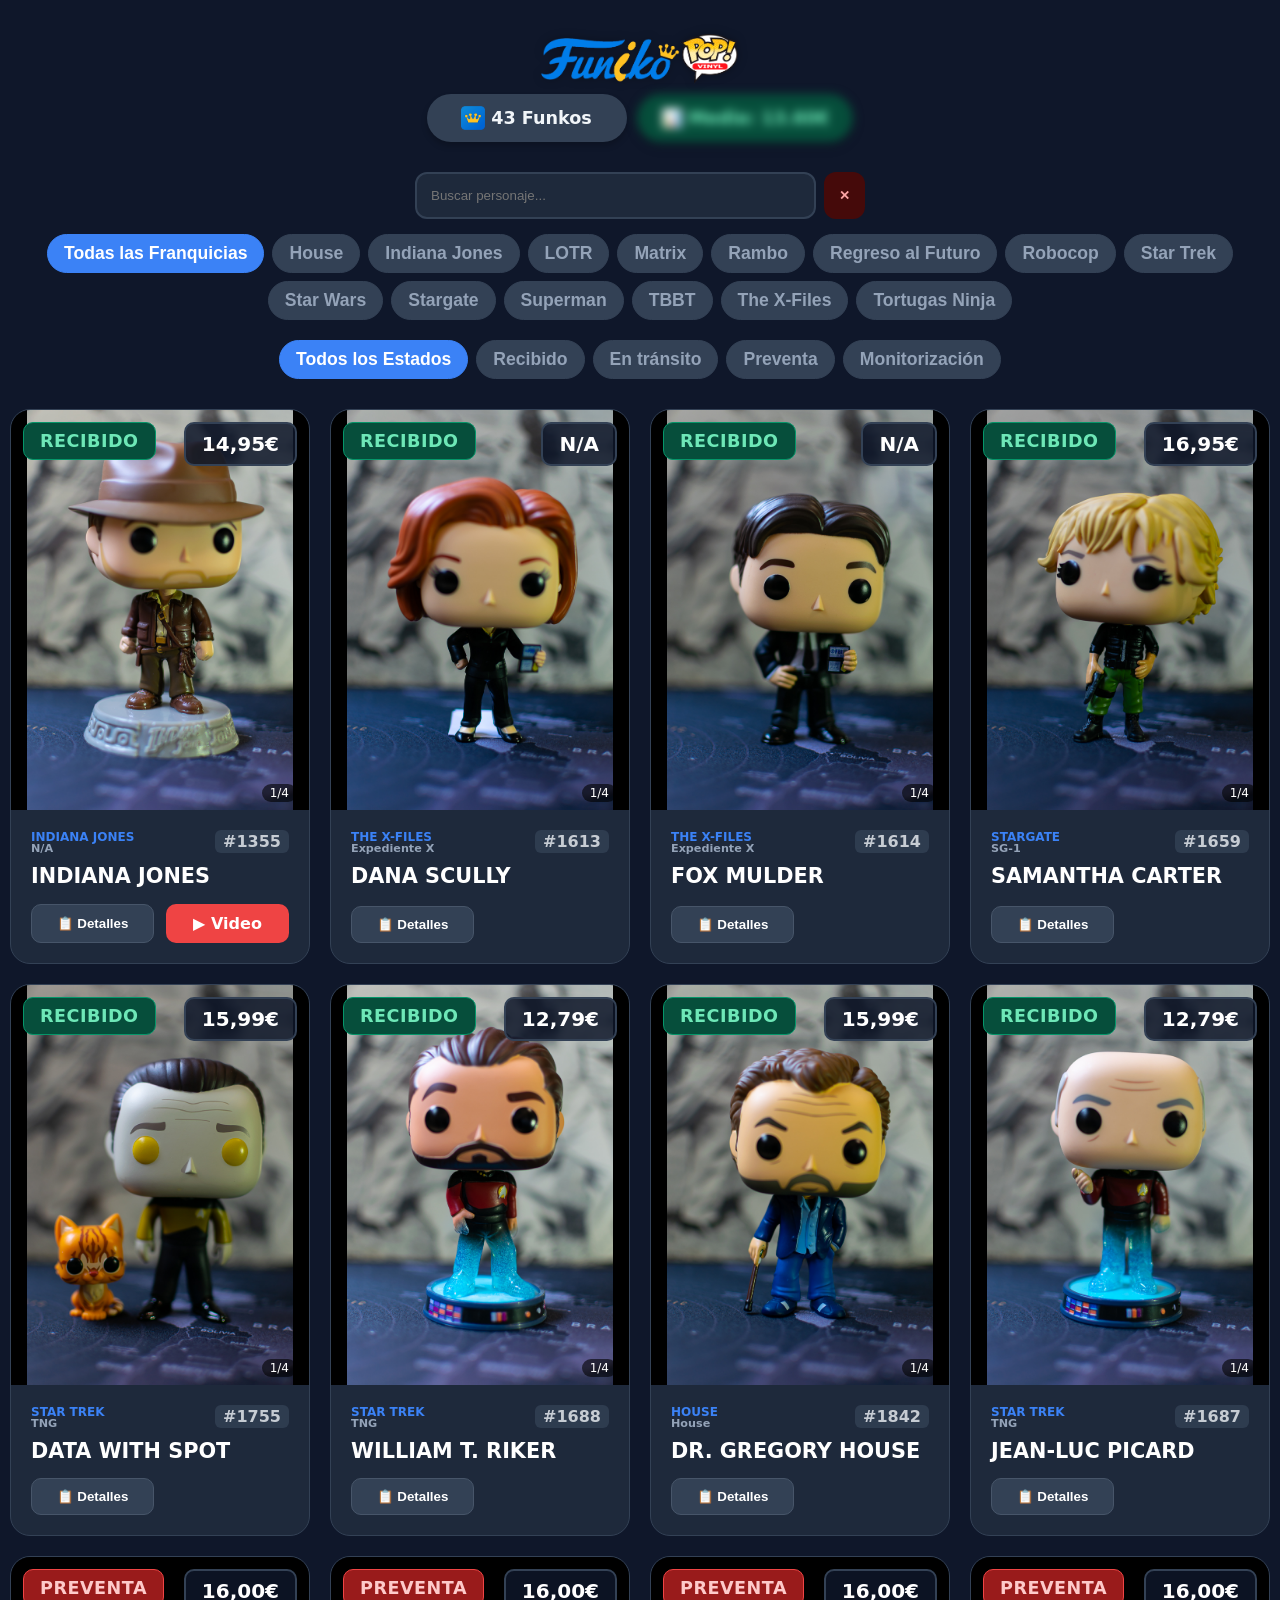
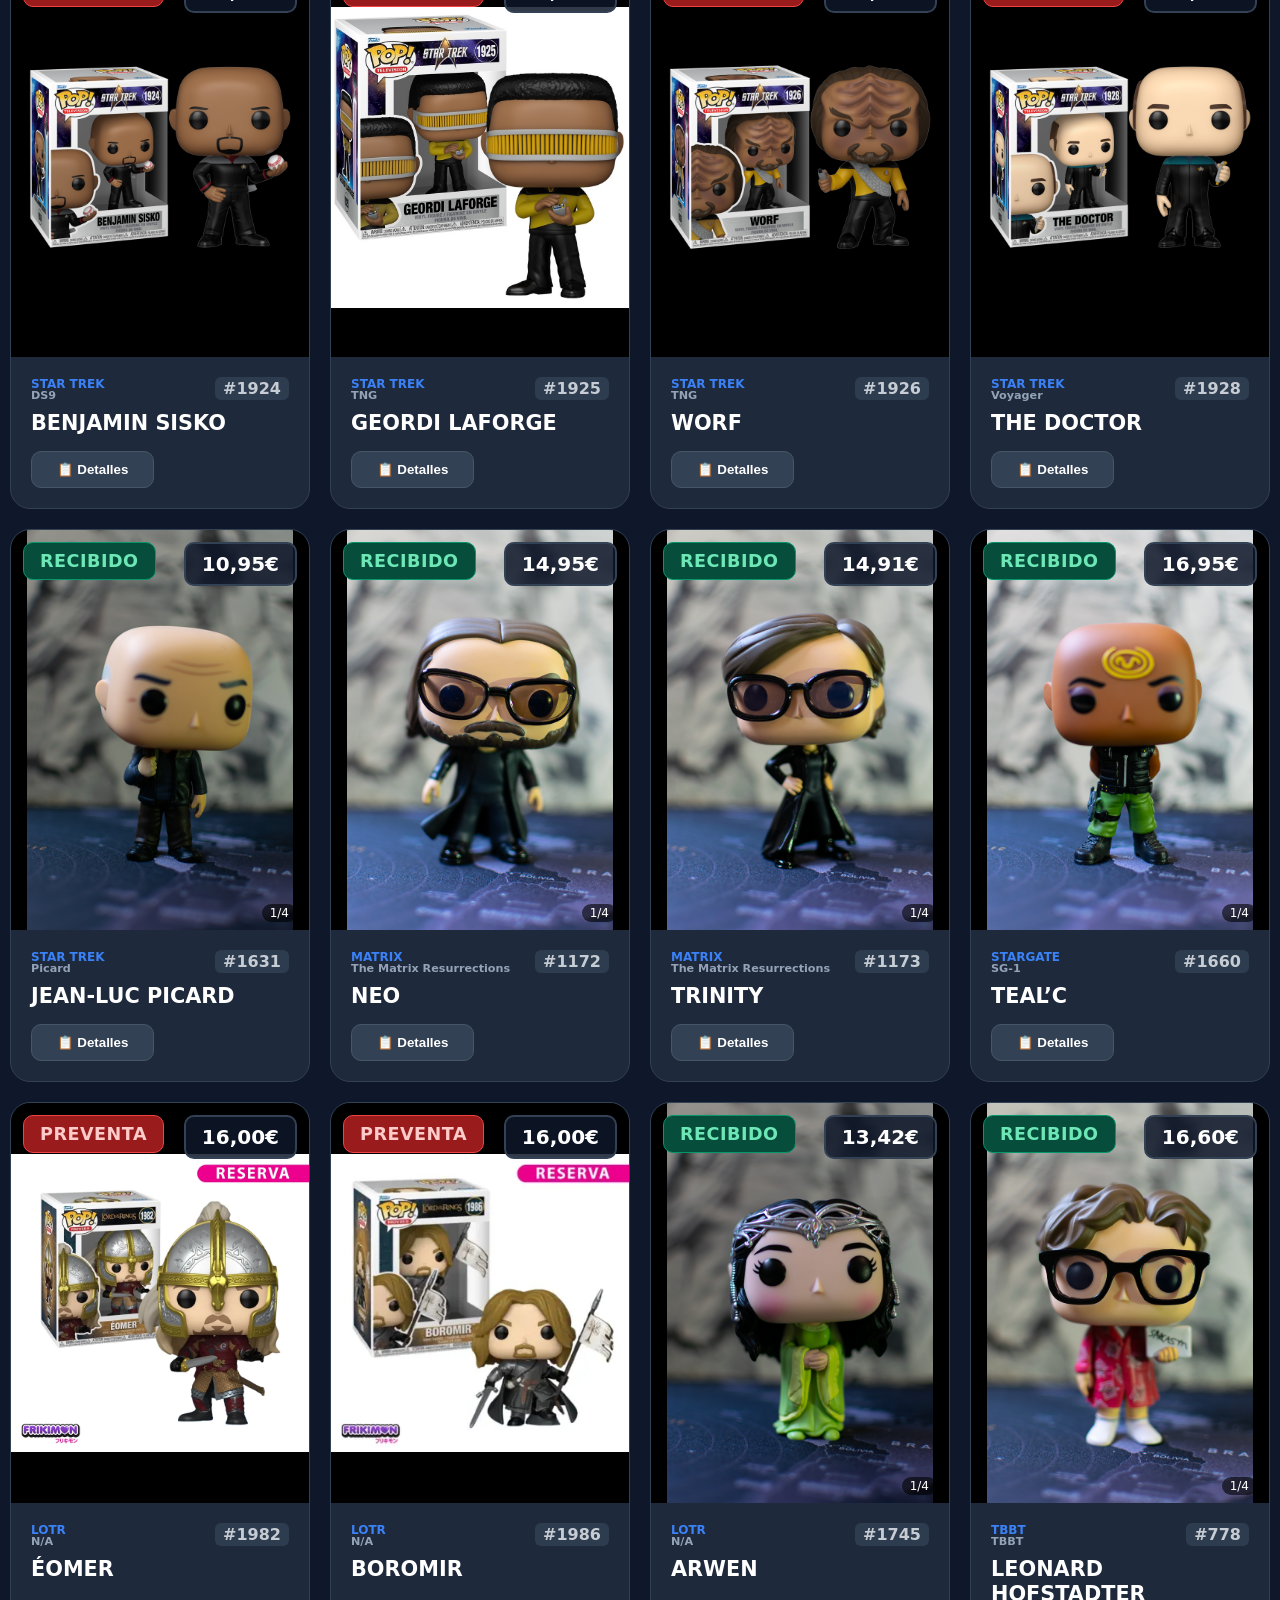
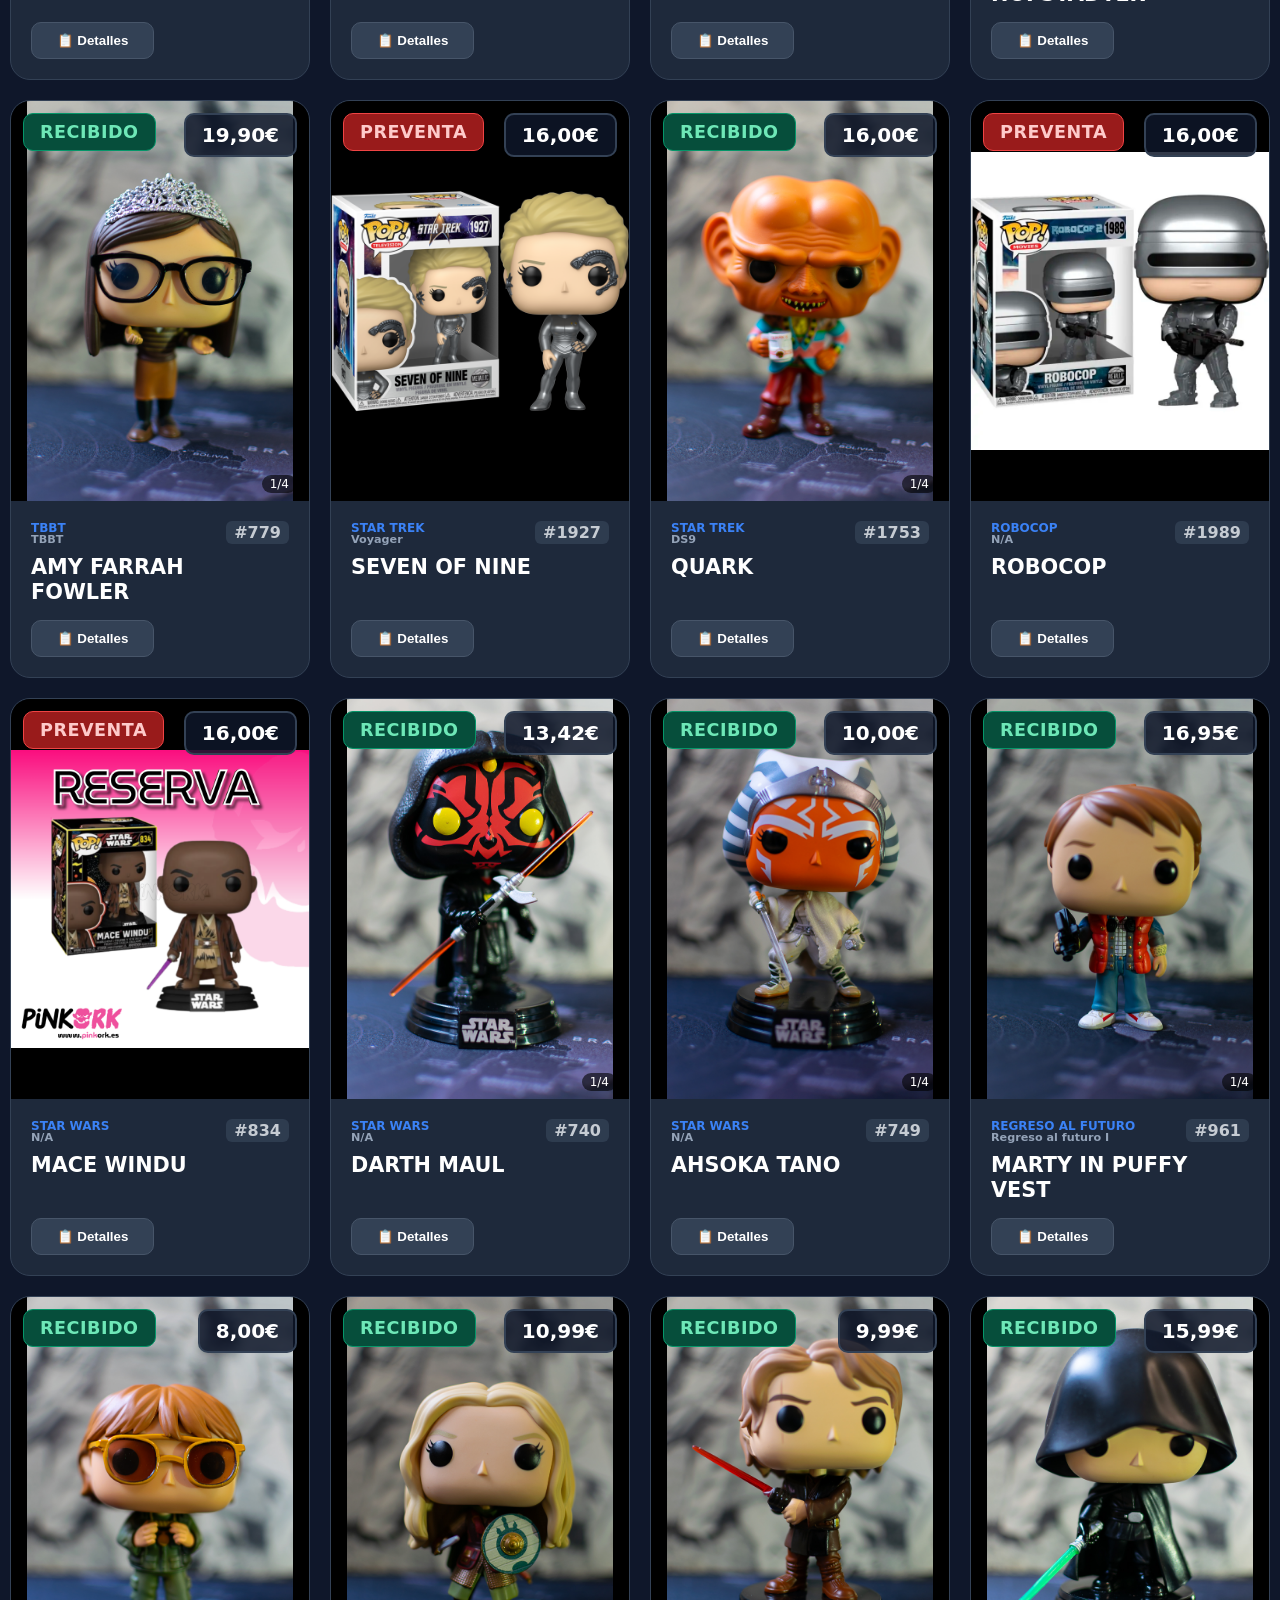
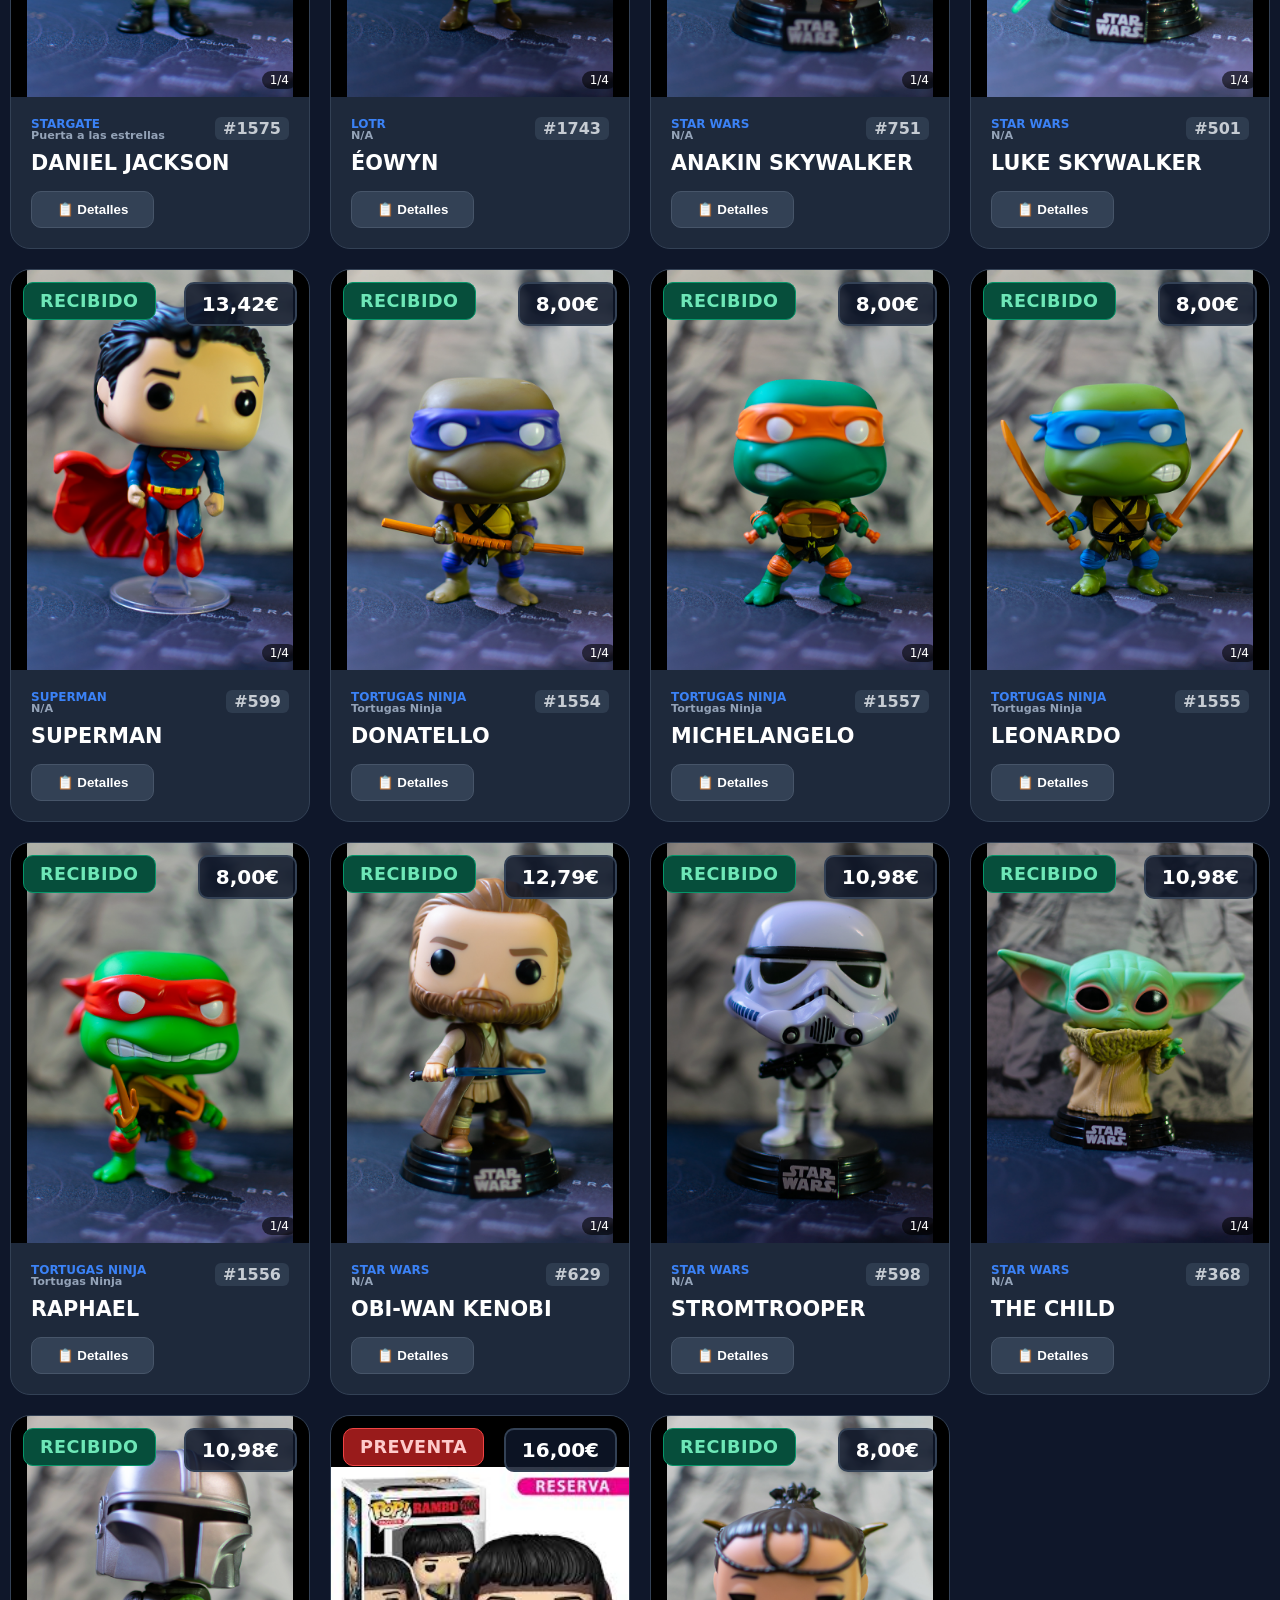
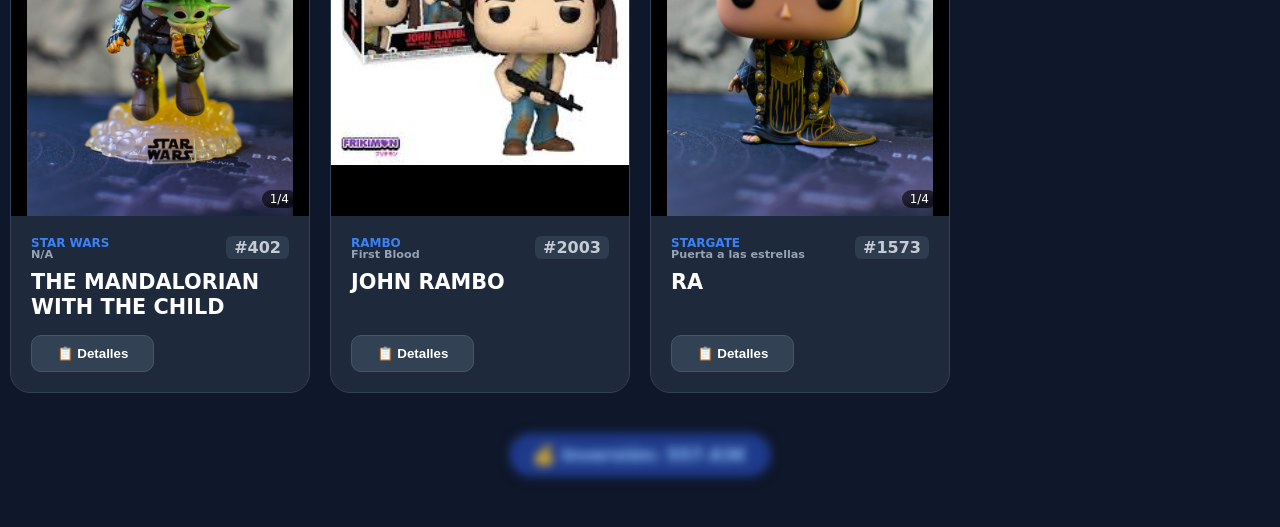
==== index.html @ f9e2a88f "Update index.html" ====
<!DOCTYPE html>
<html lang="es">
<head>
    <meta charset="UTF-8">
    <meta name="viewport" content="width=device-width, initial-scale=1.0">
    <title>Colección Funiko</title>
    <link rel="icon" type="image/png" href="imagenes/funkoIcon.png">
    <link rel="apple-touch-icon" href="imagenes/funkoIcon.png">
    <meta name="mobile-web-app-capable" content="yes">
    <meta name="apple-mobile-web-app-capable" content="yes">
    <meta name="theme-color" content="#1e293b">
    <link rel="manifest" href="manifest.json?v=2">
    <link rel="stylesheet" href="style.css">
</head>
<body>

<header>
    <h1>
        <img src="imagenes/funkoLogo.png" alt="Logo" class="header-logo"> 
    </h1>
    <div id="contador" class="stats-container"></div>
</header>

<div class="controls">
    <div class="search-wrapper">
        <input type="text" id="search-bar" placeholder="Buscar personaje..." oninput="filtrarTodo()">
        <button class="reset-btn" onclick="resetearFiltros()" title="Limpiar todo">✕</button>
    </div>
    <div class="filters" id="filter-container">
        <button id="btn-todos" class="filter-btn active" onclick="filterByCategory('todos', this)">Todas las Franquicias</button>
    </div>
    <div class="filters status-filters" id="status-filter-container">
        <button id="btn-status-todos" class="filter-btn active" onclick="filterByStatus('todos', this)">Todos los Estados</button>
        <button class="filter-btn status-btn-recibido" onclick="filterByStatus('Recibido', this)">Recibido</button>
        <button class="filter-btn status-btn-transito" onclick="filterByStatus('En tránsito', this)">En tránsito</button>
        <button class="filter-btn status-btn-preventa" onclick="filterByStatus('Preventa', this)">Preventa</button>
        <button class="filter-btn btn-monitorizacion" onclick="window.location.href='monitorizacion.html'">Monitorización</button>
    </div>
</div>


<div class="grid" id="collection-grid"></div>

<footer class="footer-stats">
    <div id="footer-inversion"></div>
</footer>

<!-- Modal para Detalles -->
<div id="infoModal" class="modal">
    <div class="modal-content">
        <button class="close-modal" onclick="cerrarModal()">&times;</button>
        <div id="modal-body"></div>
    </div>
</div>

<!-- Modal para Imagen Ampliada con Navegación -->
<div id="lightbox" class="lightbox">
    <span class="close-lightbox" onclick="cerrarLightbox()">&times;</span>
    <button class="nav-btn-light prev" onclick="event.stopPropagation(); cambiarFotoLightbox(-1)">❮</button>
    <img id="img-ampliada" src="" alt="Zoom">
    <button class="nav-btn-light next" onclick="event.stopPropagation(); cambiarFotoLightbox(1)">❯</button>
</div>

<!-- Importamos la lógica al final para que el HTML cargue primero -->
<script src="script.js"></script>
---- style.css ----
:root {
    --bg: #0f172a;
    --card: #1e293b;
    --primary: #3b82f6;
    --text: #f1f5f9;
    --muted: #94a3b8;
    --accent: #ef4444;
    --border: #334155;
    --pill-bg: #334155;
    --success-bg: #064e3b;
    --success-text: #6ee7b7;
    --info-bg: #1e3a8a;
    --info-text: #93c5fd;
}

* { box-sizing: border-box; }
html, body { 
    overflow-x: hidden; 
    width: 100%; 
    position: relative; 
    margin: 0; 
    padding: 0;
    -webkit-overflow-scrolling: touch;
}
body { 
    font-family: 'Segoe UI', system-ui, sans-serif; 
    background-color: var(--bg); 
    color: var(--text); 
    padding: 10px; 
}

header { text-align: center; margin-bottom: 20px; }
h1 { font-size: 2rem; margin-bottom: 10px; }

.stats-container { display: flex; justify-content: center; gap: 10px; margin-bottom: 30px; flex-wrap: wrap; }
.footer-stats { display: flex; justify-content: center; margin-top: 40px; margin-bottom: 40px; }
.stat-pill { padding: 12px 24px; border-radius: 25px; font-size: 1.1rem; font-weight: 700; box-shadow: 0 4px 6px rgba(0,0,0,0.2); display: flex; align-items: center; justify-content: center; min-width: 200px; gap: 6px; }
.stat-icon { height: 24px; width: auto; object-fit: contain; vertical-align: middle; }

.blur-stat {
    filter: blur(5px);
    transition: filter 0.3s ease;
    cursor: pointer;
    user-select: none;
}
.blur-stat.revealed {
    filter: blur(0);
}
.pill-count { background: var(--pill-bg); color: var(--text); }
.pill-price { background: var(--success-bg); color: var(--success-text); }
.pill-total { background: var(--info-bg); color: var(--info-text); }

.controls { width: 100%; max-width: 1200px; margin: 0 auto 30px; display: flex; flex-direction: column; gap: 15px; align-items: center; padding: 0 5px; }
.search-wrapper { display: flex; gap: 8px; width: 100%; max-width: 450px; align-items: stretch; }
#search-bar { flex: 1; min-width: 0; padding: 14px; background: var(--card); border: 2px solid var(--border); border-radius: 12px; color: white; outline: none; }
.reset-btn { padding: 0 15px; background: #450a0a; color: #fca5a5; border: none; border-radius: 12px; cursor: pointer; font-weight: bold; }

.filters { display: flex; gap: 8px; flex-wrap: wrap; justify-content: center; }
.status-filters { margin-top: 5px; }
.filter-btn { padding: 8px 16px; border: 1px solid var(--border); border-radius: 20px; background: var(--pill-bg); color: var(--muted); cursor: pointer; font-weight: 600; transition: 0.2s; font-size: 1.1rem; }
.filter-btn.active { background: var(--primary); color: white; border-color: var(--primary); }

/* Estilos específicos para botones de estado cuando están activos */
.status-btn-recibido.active { background: #064e3b; color: #6ee7b7; border-color: #059669; }
.status-btn-transito.active { background: #854d0e; color: #fef08a; border-color: #eab308; }
.status-btn-preventa.active { background: #991b1b; color: #fecaca; border-color: #ef4444; }

.grid { display: grid; grid-template-columns: repeat(auto-fill, minmax(280px, 1fr)); gap: 20px; width: 100%; max-width: 1400px; margin: 0 auto; }
.card { background: var(--card); border-radius: 20px; overflow: hidden; border: 1px solid var(--border); display: flex; flex-direction: column; animation: fadeInUp 0.4s ease backwards; position: relative; }
.card-img-container { position: relative; height: 400px; background: #000; cursor: zoom-in; }
.card img { width: 100%; height: 100%; object-fit: contain; transition: opacity 0.3s ease, transform 0.3s ease; }
.img-changing { opacity: 0.5; transform: scale(0.95); }

.price-badge { position: absolute; top: 12px; right: 12px; background: rgba(15,23,42,0.85); padding: 8px 16px; border-radius: 10px; font-size: 1.25rem; font-weight: 800; border: 2px solid var(--border); z-index: 10; color: white; }
.status-badge { position: absolute; top: 12px; left: 12px; padding: 8px 16px; border-radius: 10px; font-size: 1.1rem; font-weight: 800; text-transform: uppercase; z-index: 10; letter-spacing: 0.5px; }

/* NUEVOS COLORES DE ESTADO INTENSOS */
.estado-recibido { background: #064e3b; color: #6ee7b7; border: 1px solid #059669; }
.estado-transito { background: #854d0e; color: #fef08a; border: 1px solid #eab308; } /* Amarillo más puro */
.estado-preventa { background: #991b1b; color: #fecaca; border: 1px solid #ef4444; } /* Rojo más vibrante */
.estado-default { background: #334155; color: #cbd5e1; border: 1px solid #475569; }

.card-content { padding: 20px; flex-grow: 1; display: flex; flex-direction: column; }
.category-tag { color: var(--primary); font-size: 0.75rem; font-weight: 800; text-transform: uppercase; }
.tvshow-tag { color: var(--muted); font-size: 0.7rem; font-weight: 600; margin-top: -2px; }
.nro-funko-tag { background: var(--border); color: var(--text); font-size: 1rem; font-weight: 800; padding: 2px 8px; border-radius: 6px; opacity: 0.8; }

h3 { margin: 5px 0 15px; font-size: 1.3rem; color: white; line-height: 1.2; }

.btn-group { display: grid; grid-template-columns: 1fr 1fr; gap: 12px; margin-top: auto; }
.btn-detail { padding: 10px; background: #334155; border: 1px solid #475569; border-radius: 10px; color: white; font-weight: bold; cursor: pointer; }
.btn-video { padding: 10px; background: var(--accent); color: white; text-decoration: none; border-radius: 10px; font-weight: bold; text-align: center; }

.nav-overlay { position: absolute; top: 0; left: 0; width: 100%; height: 100%; display: flex; justify-content: space-between; align-items: center; pointer-events: none; opacity: 0; transition: 0.3s; }
.card-img-container:hover .nav-overlay { opacity: 1; }
.nav-btn { background: rgba(0,0,0,0.6); color: white; border: none; padding: 15px; cursor: pointer; pointer-events: auto; font-size: 1.2rem; }

.modal, .lightbox { 
    display: none; 
    position: fixed; 
    z-index: 1000; 
    left: 0; 
    top: 0; 
    width: 100%; 
    height: 100%; 
    background: rgba(0,0,0,0.85); 
    backdrop-filter: blur(4px); 
    align-items: center; 
    justify-content: center; 
    overflow: hidden;
}
.modal-content { 
    background: var(--card); 
    padding: 30px; 
    border-radius: 25px; 
    max-width: 550px; 
    width: 92%; 
    border: 1px solid var(--border); 
    position: relative; 
    max-height: 90vh; 
    overflow-y: auto; 
}
.close-modal, .close-lightbox { position: absolute; top: 15px; right: 20px; font-size: 2rem; cursor: pointer; border: none; background: none; color: var(--muted); z-index: 2100; }

.modal-info-grid { display: grid; grid-template-columns: 1fr 1fr; gap: 15px; border-top: 1px solid var(--border); padding-top: 20px; margin-top: 20px; }
.info-item { font-size: 0.85rem; color: var(--muted); }
.info-item b { color: white; display: block; font-size: 0.95rem; margin-top: 2px; }
.notes-box { margin-top: 20px; padding: 12px; background: var(--bg); border-radius: 10px; border-left: 4px solid var(--primary); font-size: 0.85rem; }

.lightbox { z-index: 2000; background: rgba(0,0,0,0.95); }
.lightbox img { max-width: 95%; max-height: 85vh; border-radius: 10px; position: relative; z-index: 2010; transition: opacity 0.3s ease, transform 0.3s ease; object-fit: contain; }
.lightbox img.img-changing { opacity: 0; transform: scale(0.9); }
.nav-btn-light { position: absolute; background: none; color: white; border: none; font-size: 3rem; cursor: pointer; padding: 20px; z-index: 2100; transition: 0.2s; }
.nav-btn-light:hover { color: var(--primary); transform: scale(1.1); }
.nav-btn-light.prev { left: 10px; }
.nav-btn-light.next { right: 10px; }

@keyframes fadeInUp { from { opacity: 0; transform: translateY(15px); } to { opacity: 1; transform: translateY(0); } }

h1 {
    display: flex;
    align-items: center;
    justify-content: center;
    gap: 15px; /* Espacio entre el logo y el texto */
    font-size: 2.2rem;
}

.header-logo {
    height: 50px; /* Ajusta la altura a tu gusto */
    width: auto;
    object-fit: contain;
    /* Opcional: si tu logo es muy brillante puedes añadirle un poco de sombra */
    filter: drop-shadow(0 0 5px rgba(0,0,0,0.3));
}

/* Ajuste para móviles */
@media (max-width: 600px) {
    body { padding: 5px; }
    h1 { font-size: 1.3rem; gap: 6px; width: 100%; justify-content: center; margin-top: 10px; }
    .header-logo { height: 28px; }
    
    .stats-container { flex-direction: column; align-items: center; gap: 12px; margin-bottom: 20px; width: 100%; padding: 0 10px; }
    .footer-stats { margin-top: 30px; margin-bottom: 30px; padding: 0 10px; }
    .stat-pill { padding: 10px 20px; font-size: 1rem; width: 100%; max-width: 300px; min-width: 0; }
    
    .controls { gap: 8px; margin-bottom: 15px; padding: 0 10px; width: 100%; }
    .search-wrapper { width: 90%; max-width: 350px; gap: 6px; }
    #search-bar { padding: 8px 12px; font-size: 0.8rem; border-radius: 8px; }
    .reset-btn { padding: 0 10px; border-radius: 8px; font-size: 0.8rem; flex-shrink: 0; }
    
    .filters { width: 100%; gap: 4px; }
    .filter-btn { padding: 5px 8px; font-size: 0.8rem; border-radius: 15px; }
    
    .grid { grid-template-columns: 1fr; gap: 20px; padding: 0 10px; width: 100%; }
    .card-img-container { height: auto; min-height: 350px; aspect-ratio: 3 / 4; background: #000; }
    .card img { height: 100%; width: 100%; object-fit: contain; display: block; }
    .card-content { padding: 15px; }
    h3 { font-size: 1.2rem; margin: 5px 0 12px; white-space: normal; overflow: visible; text-overflow: clip; }
    
    .category-tag { font-size: 0.65rem; }
    .tvshow-tag { font-size: 0.6rem; }
    .nro-funko-tag { font-size: 0.65rem; padding: 1px 4px; }

    .price-badge { top: 6px; right: 6px; padding: 4px 10px; font-size: 0.95rem; border-radius: 8px; }
    .status-badge { top: 6px; left: 6px; padding: 4px 10px; font-size: 0.85rem; border-radius: 8px; }
    
    .btn-group { gap: 4px; }
    .btn-detail, .btn-video { padding: 5px 2px; font-size: 0.65rem; border-radius: 6px; }
    
    /* Lightbox en móvil */
    .lightbox { padding: 0; }
    .lightbox img { max-width: 100%; max-height: 100vh; width: auto; height: auto; border-radius: 0; }
    .nav-btn-light { font-size: 1.5rem; padding: 12px; background: rgba(0,0,0,0.4); }
    .nav-btn-light.prev { left: 0; }
    .nav-btn-light.next { right: 0; }
    .close-lightbox { top: 10px; right: 10px; font-size: 1.5rem; background: rgba(0,0,0,0.4); border-radius: 50%; width: 35px; height: 35px; display: flex; align-items: center; justify-content: center; }
}
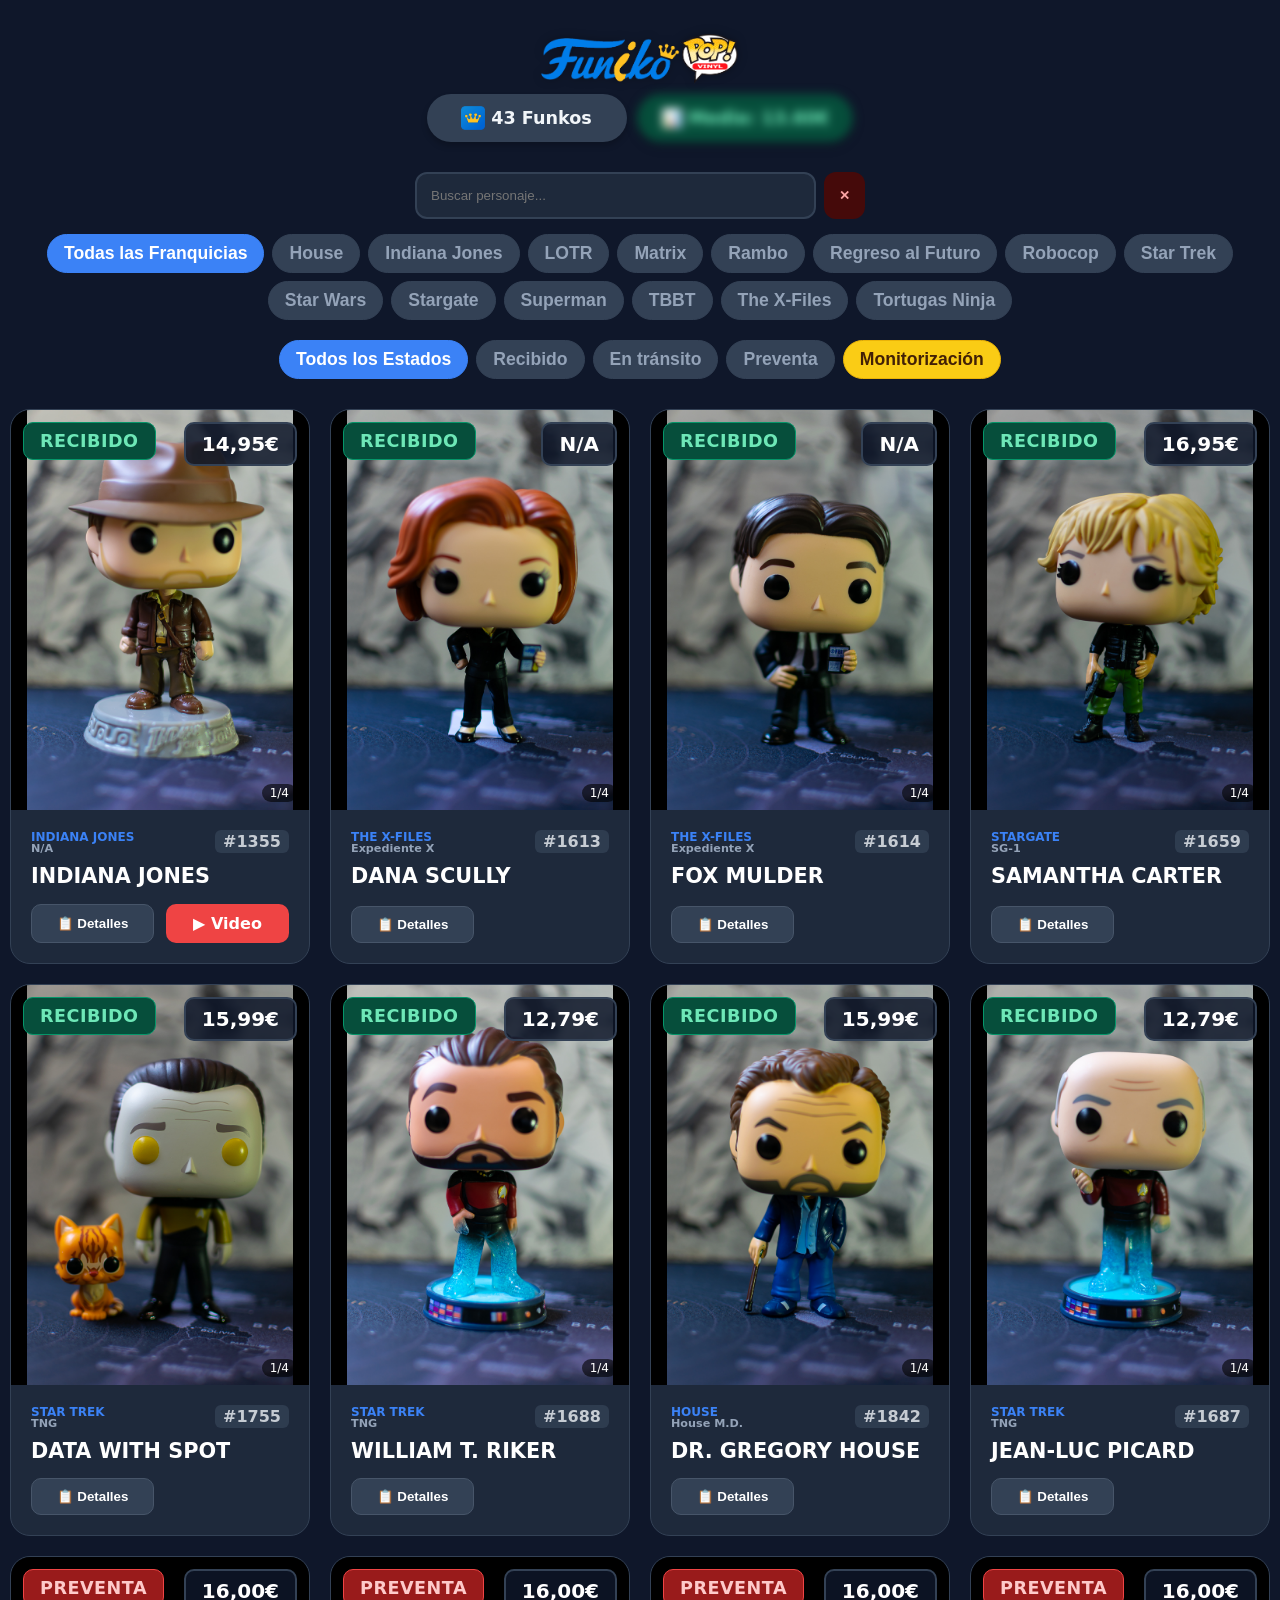
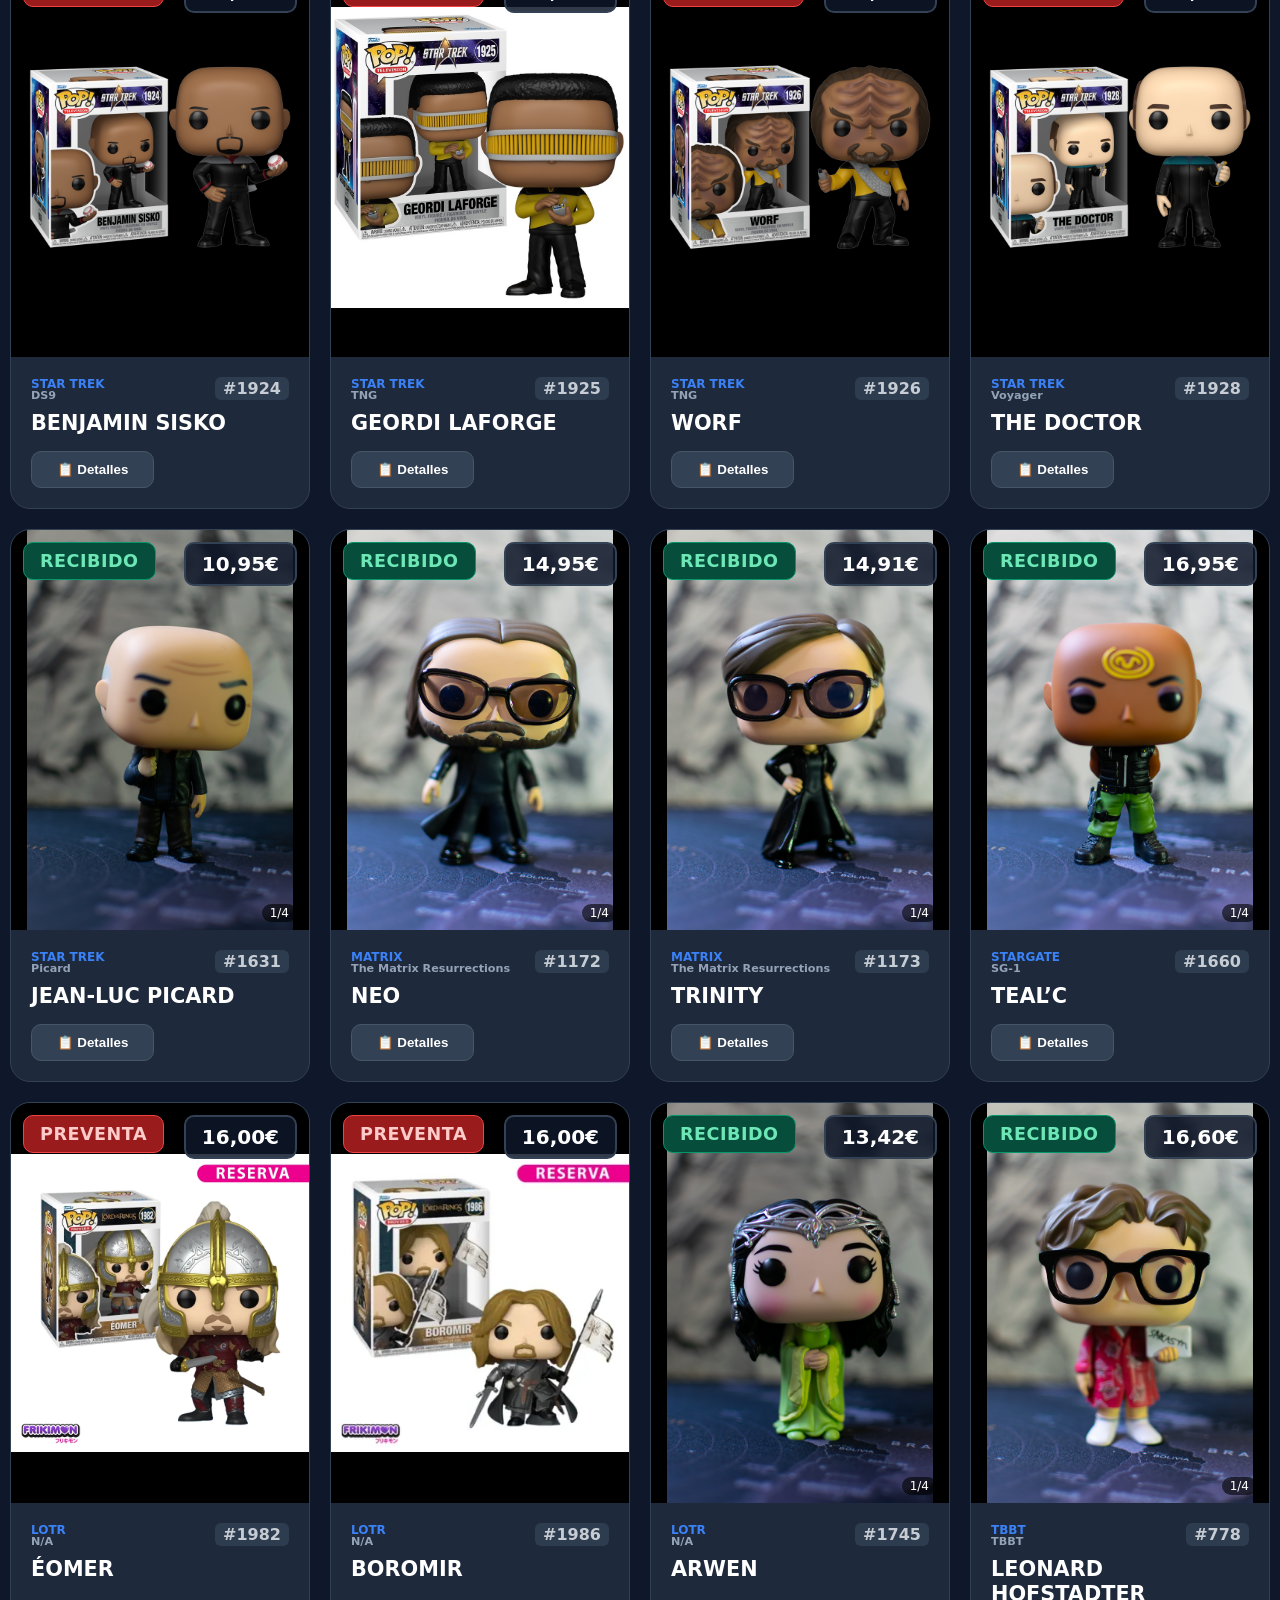
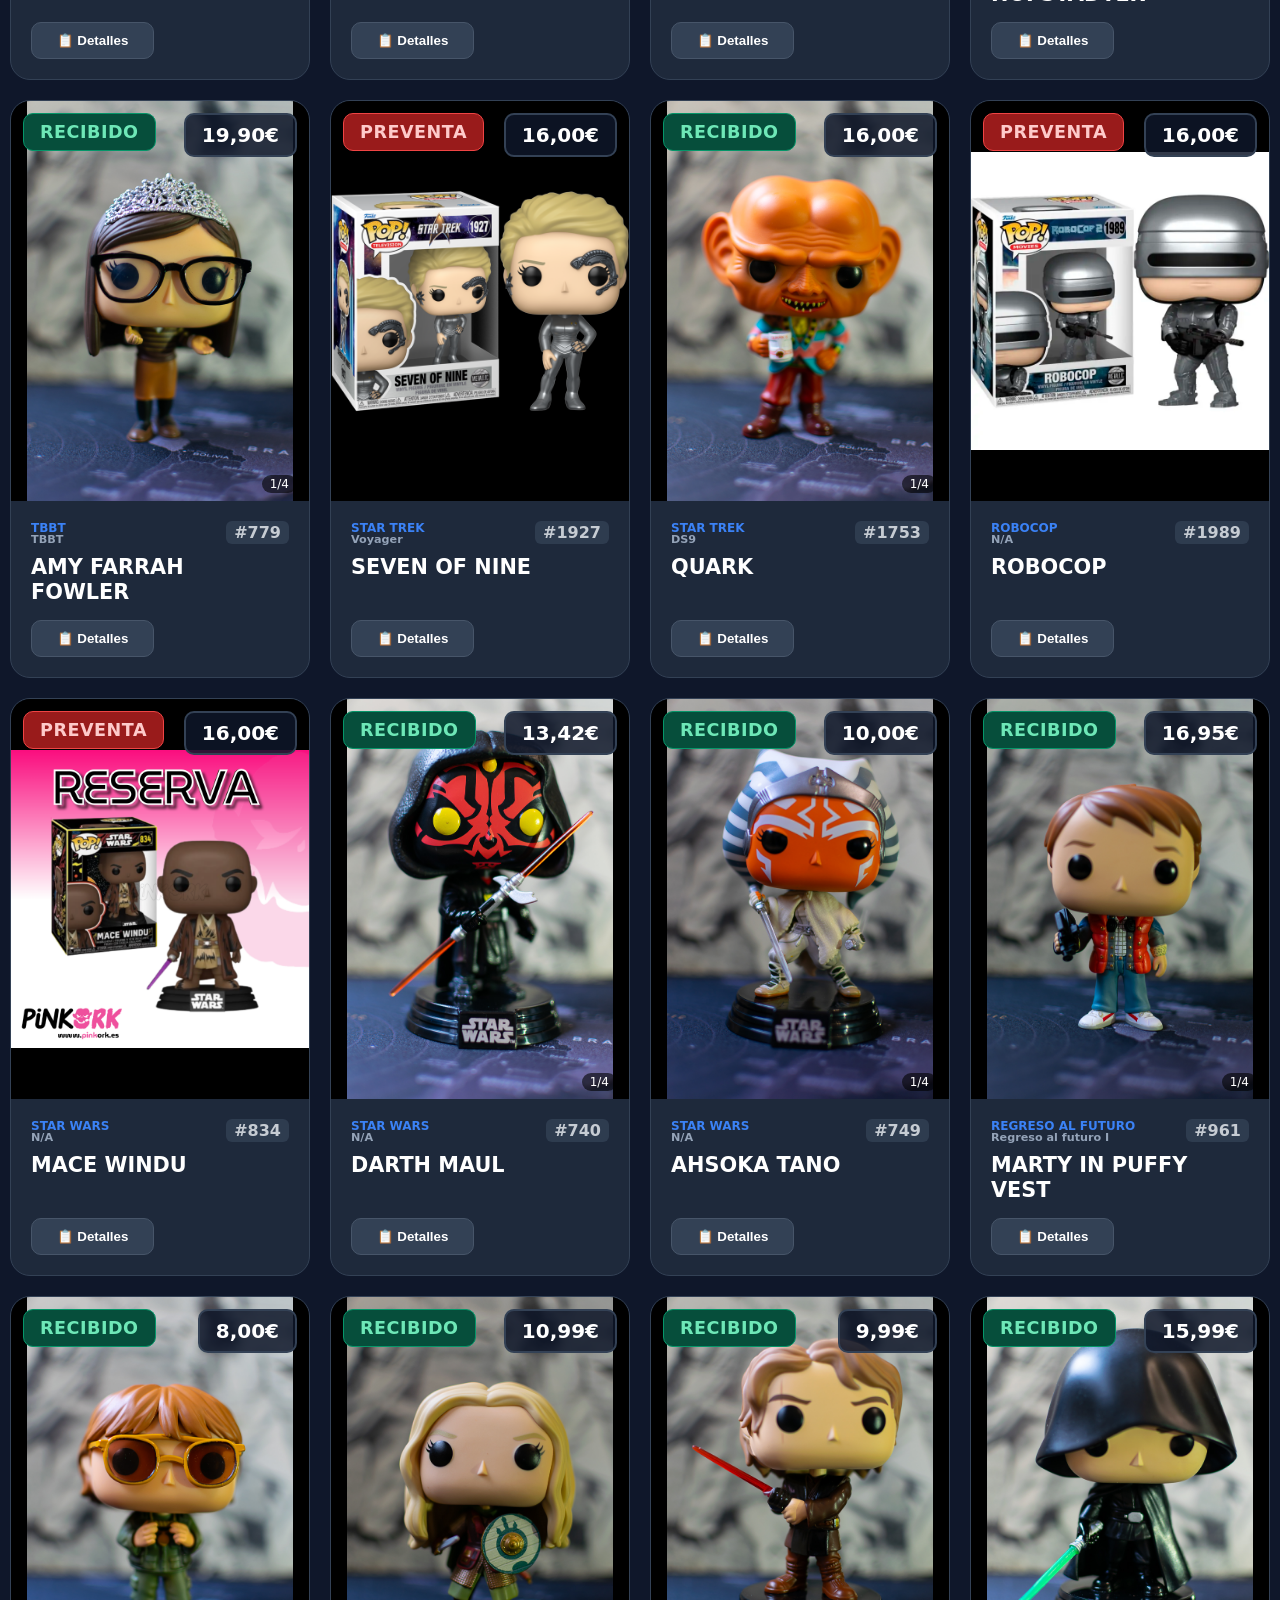
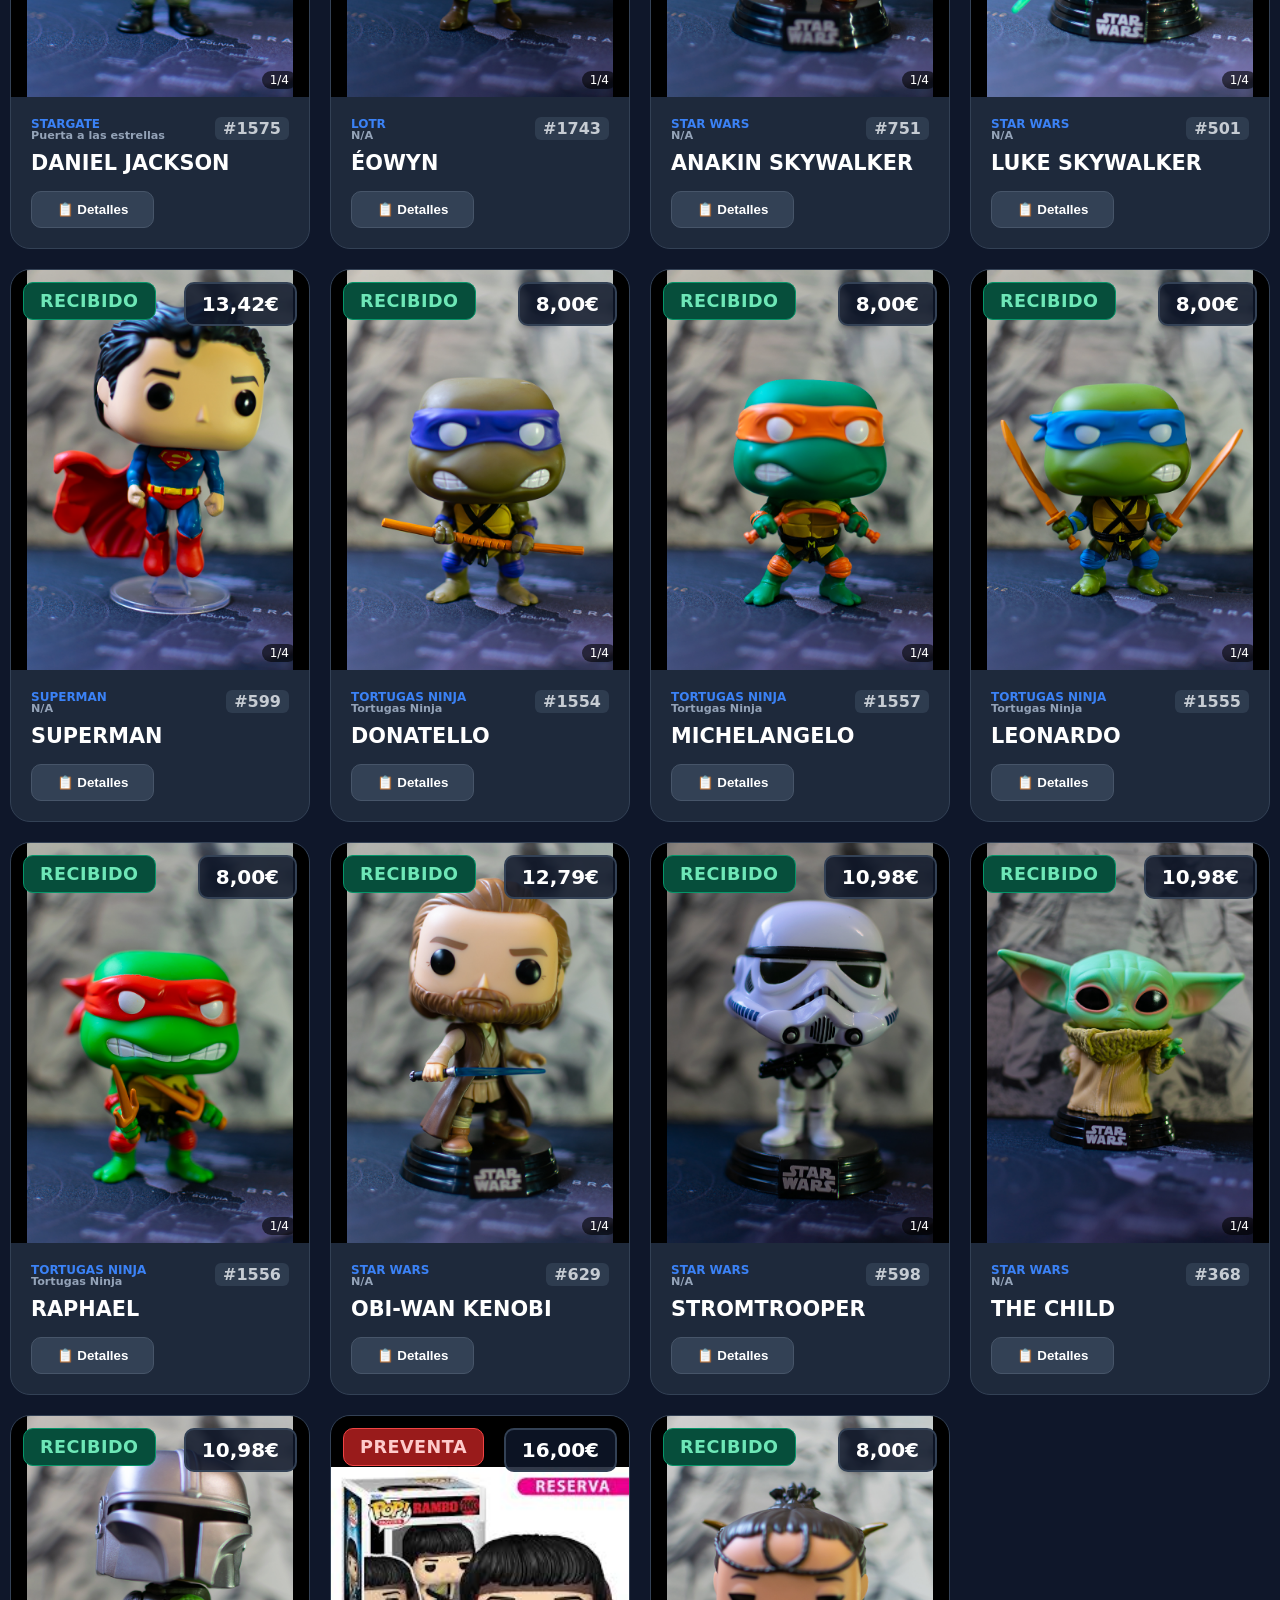
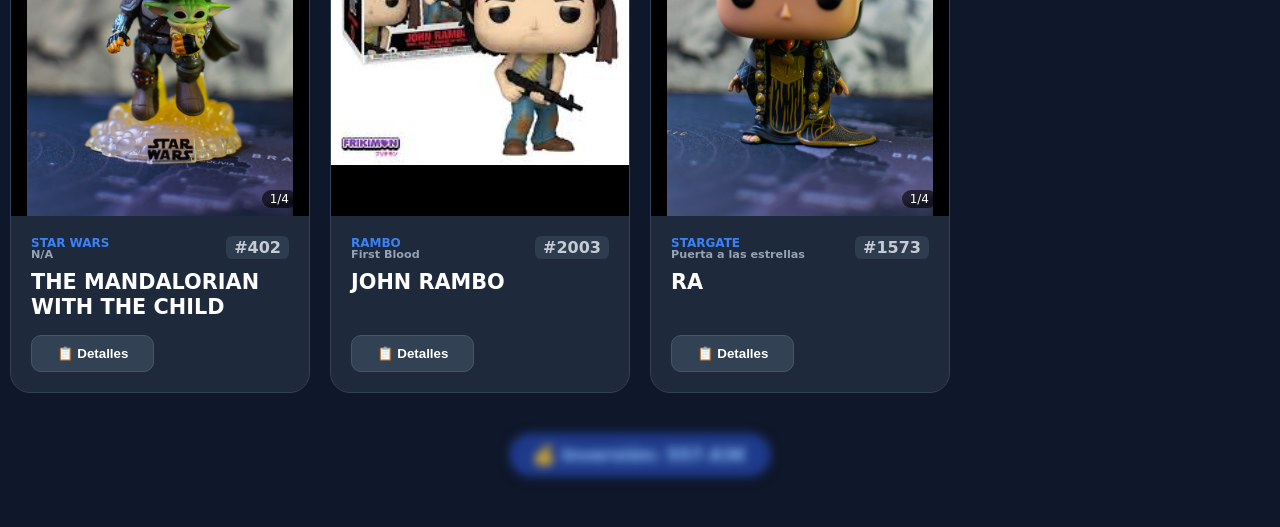
==== commit f5fb4c8c: "Update index.html" ====
--- a/index.html
+++ b/index.html
@@ -10,7 +10,7 @@
     <meta name="apple-mobile-web-app-capable" content="yes">
     <meta name="theme-color" content="#1e293b">
     <link rel="manifest" href="manifest.json?v=2">
-    <link rel="stylesheet" href="style.css">
+    <link rel="stylesheet" href="style.css?v=1.1">
 </head>
 <body>
 
--- a/style.css
+++ b/style.css
@@ -65,6 +65,10 @@
 .status-btn-transito.active { background: #854d0e; color: #fef08a; border-color: #eab308; }
 .status-btn-preventa.active { background: #991b1b; color: #fecaca; border-color: #ef4444; }
 
+/* Botón especial de Monitorización */
+.btn-monitorizacion { background: #facc15; color: #422006; border-color: #eab308; opacity: 1; }
+.btn-monitorizacion:hover { background: #eab308; color: #422006; transform: scale(1.05); }
+
 .grid { display: grid; grid-template-columns: repeat(auto-fill, minmax(280px, 1fr)); gap: 20px; width: 100%; max-width: 1400px; margin: 0 auto; }
 .card { background: var(--card); border-radius: 20px; overflow: hidden; border: 1px solid var(--border); display: flex; flex-direction: column; animation: fadeInUp 0.4s ease backwards; position: relative; }
 .card-img-container { position: relative; height: 400px; background: #000; cursor: zoom-in; }
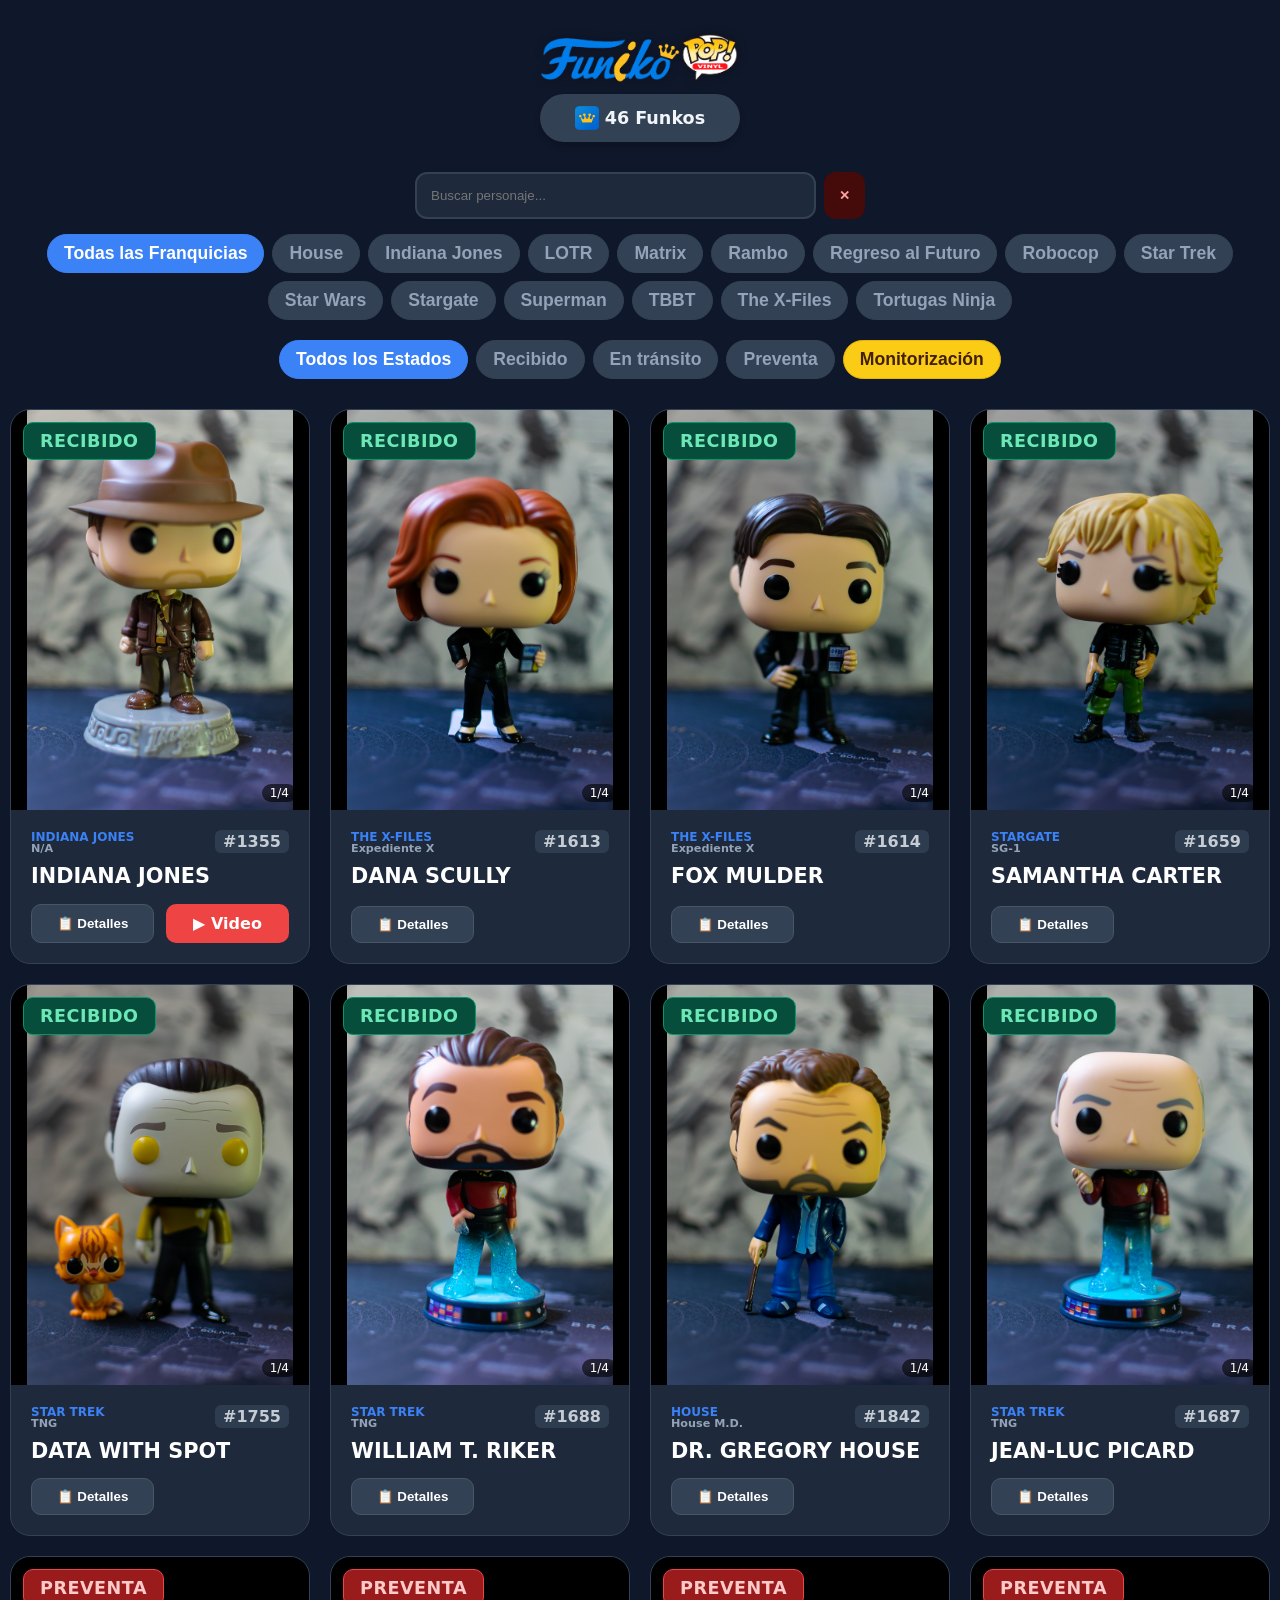
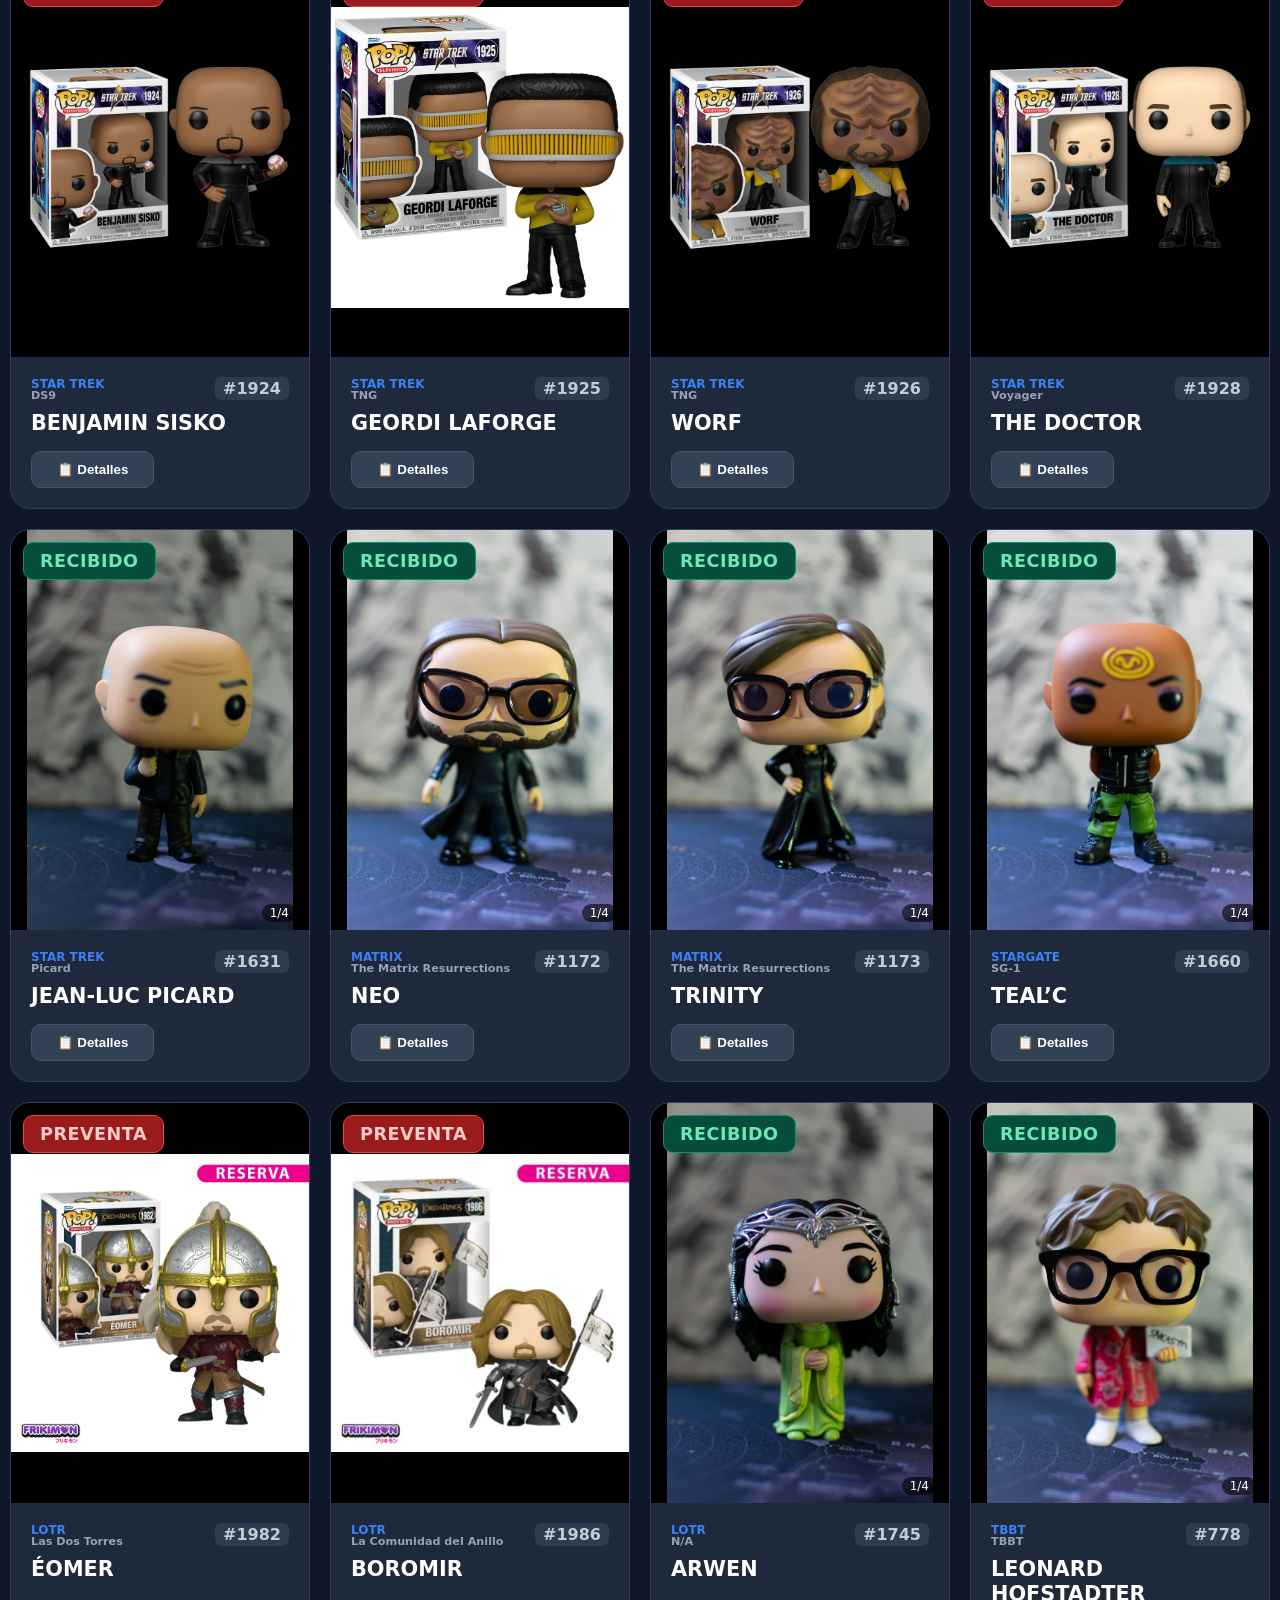
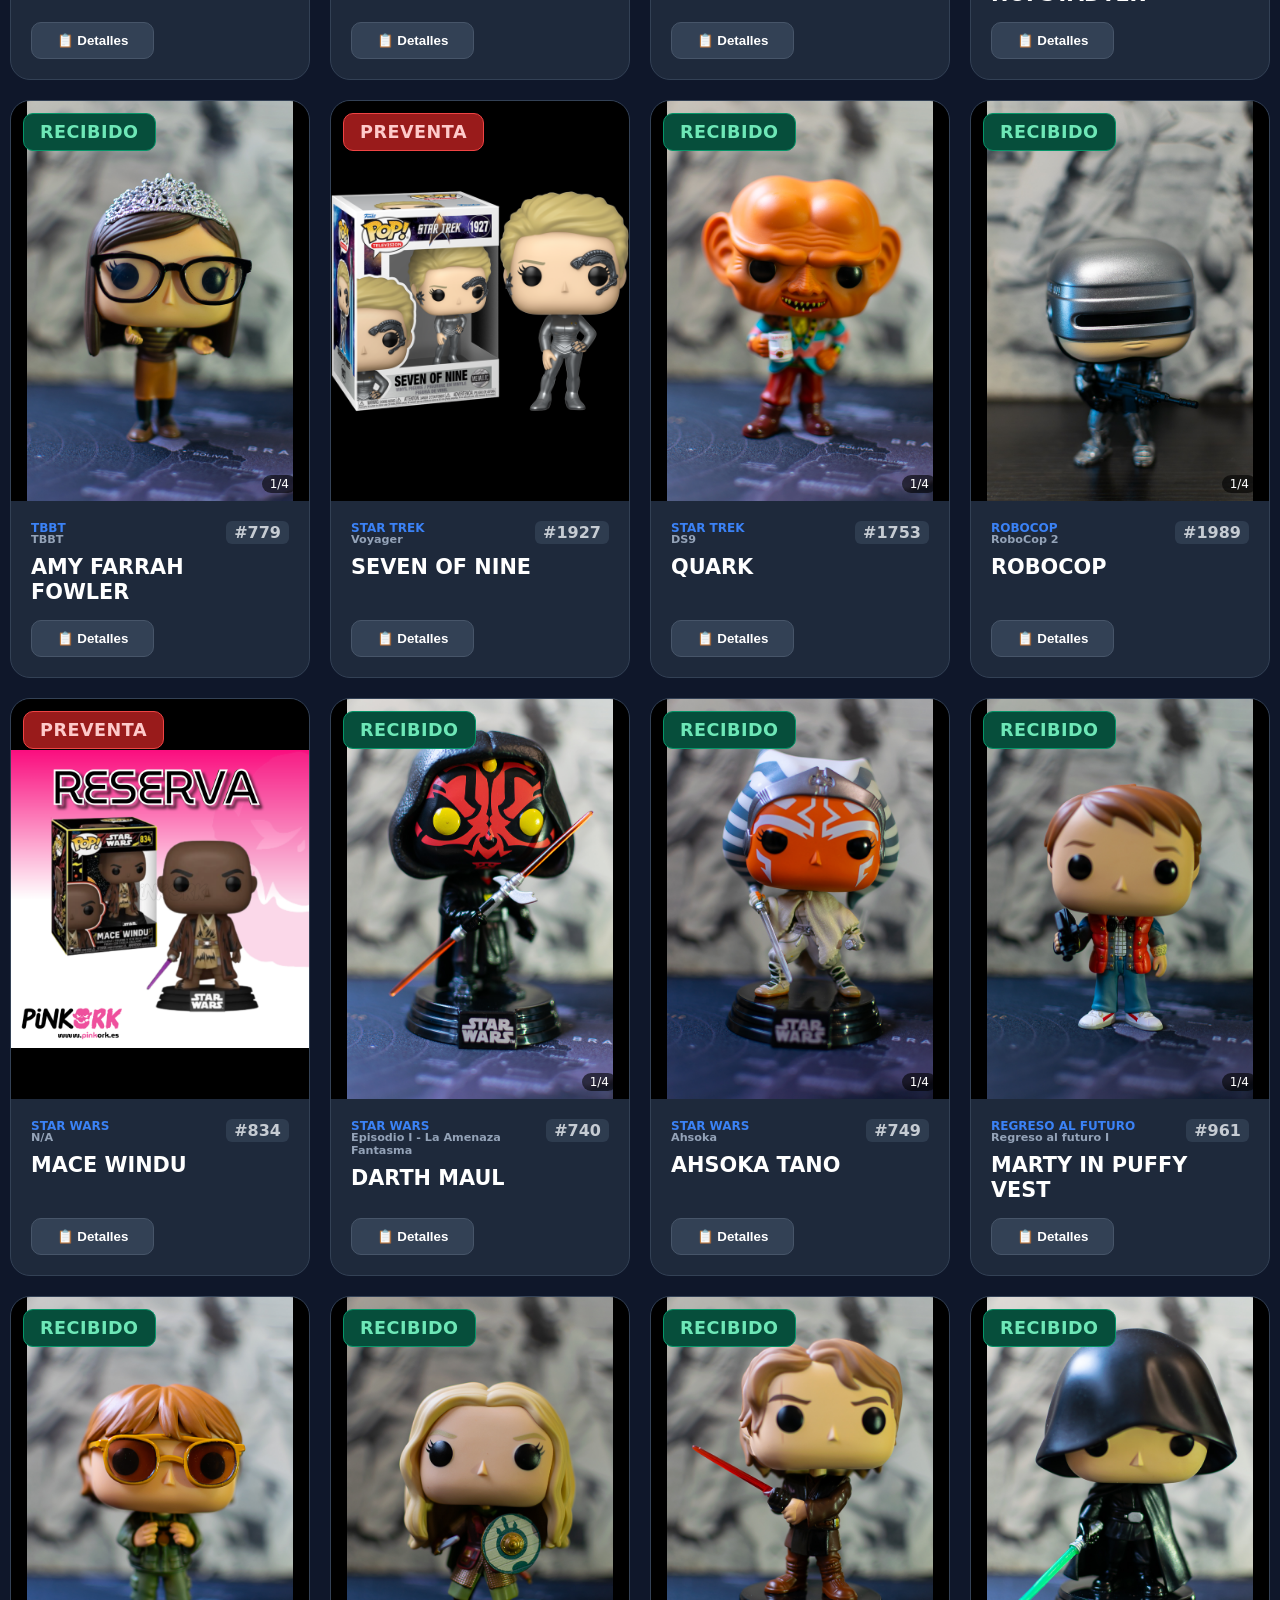
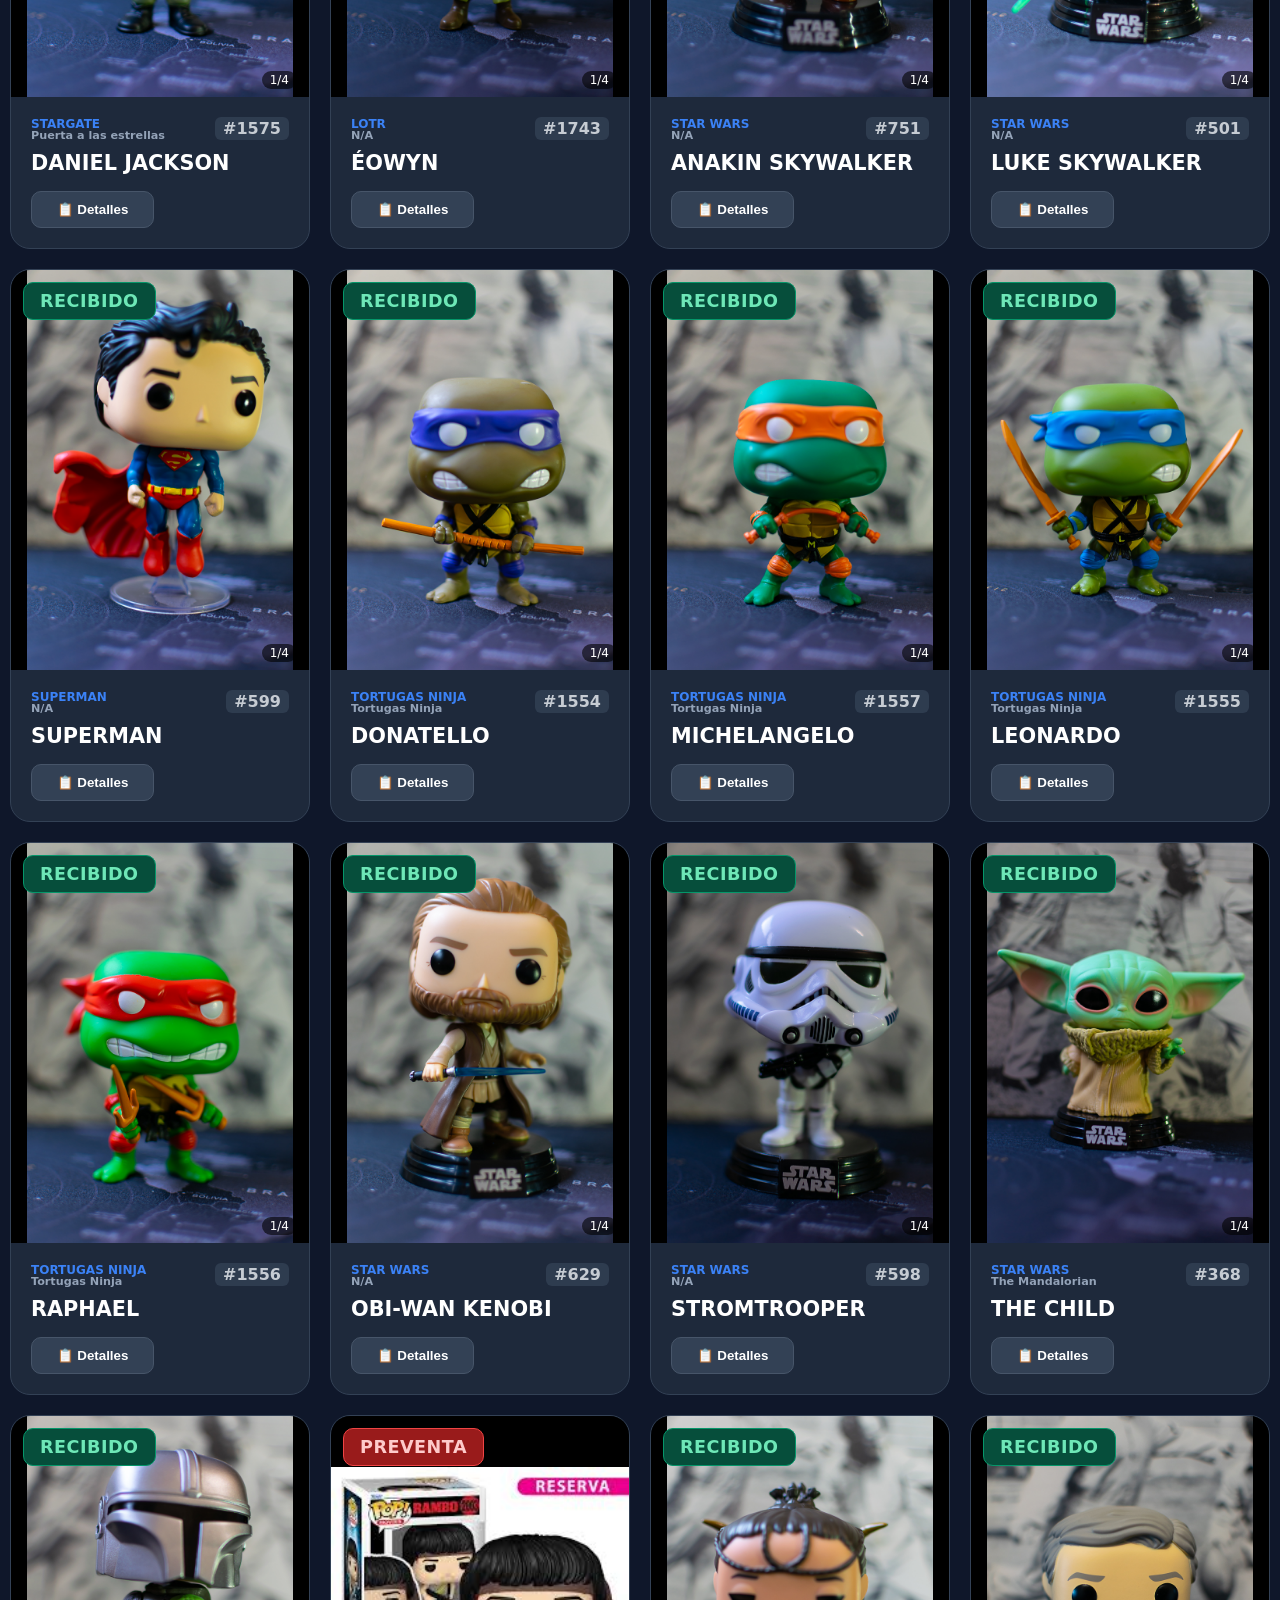
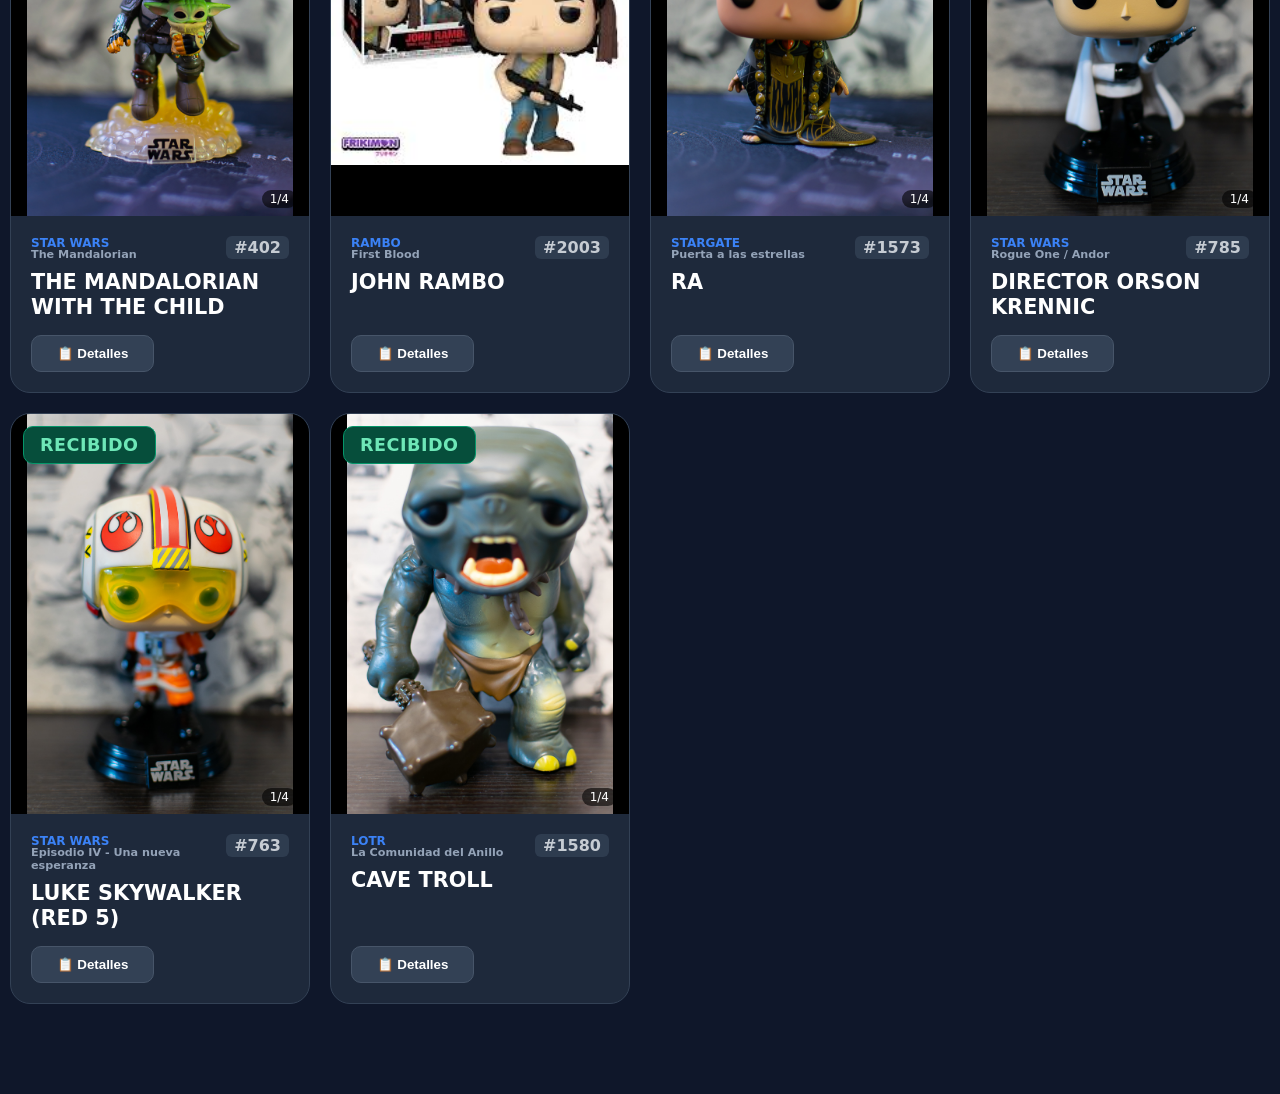
==== commit 75f770b6: "Update index.html" ====
--- a/index.html
+++ b/index.html
@@ -9,7 +9,7 @@
     <meta name="mobile-web-app-capable" content="yes">
     <meta name="apple-mobile-web-app-capable" content="yes">
     <meta name="theme-color" content="#1e293b">
-    <link rel="manifest" href="manifest.json?v=2">
+    <!-- <link rel="manifest" href="manifest.json?v=2"> -->
     <link rel="stylesheet" href="style.css?v=1.1">
 </head>
 <body>
@@ -63,4 +63,3 @@
 
 <!-- Importamos la lógica al final para que el HTML cargue primero -->
 <script src="script.js"></script>
-
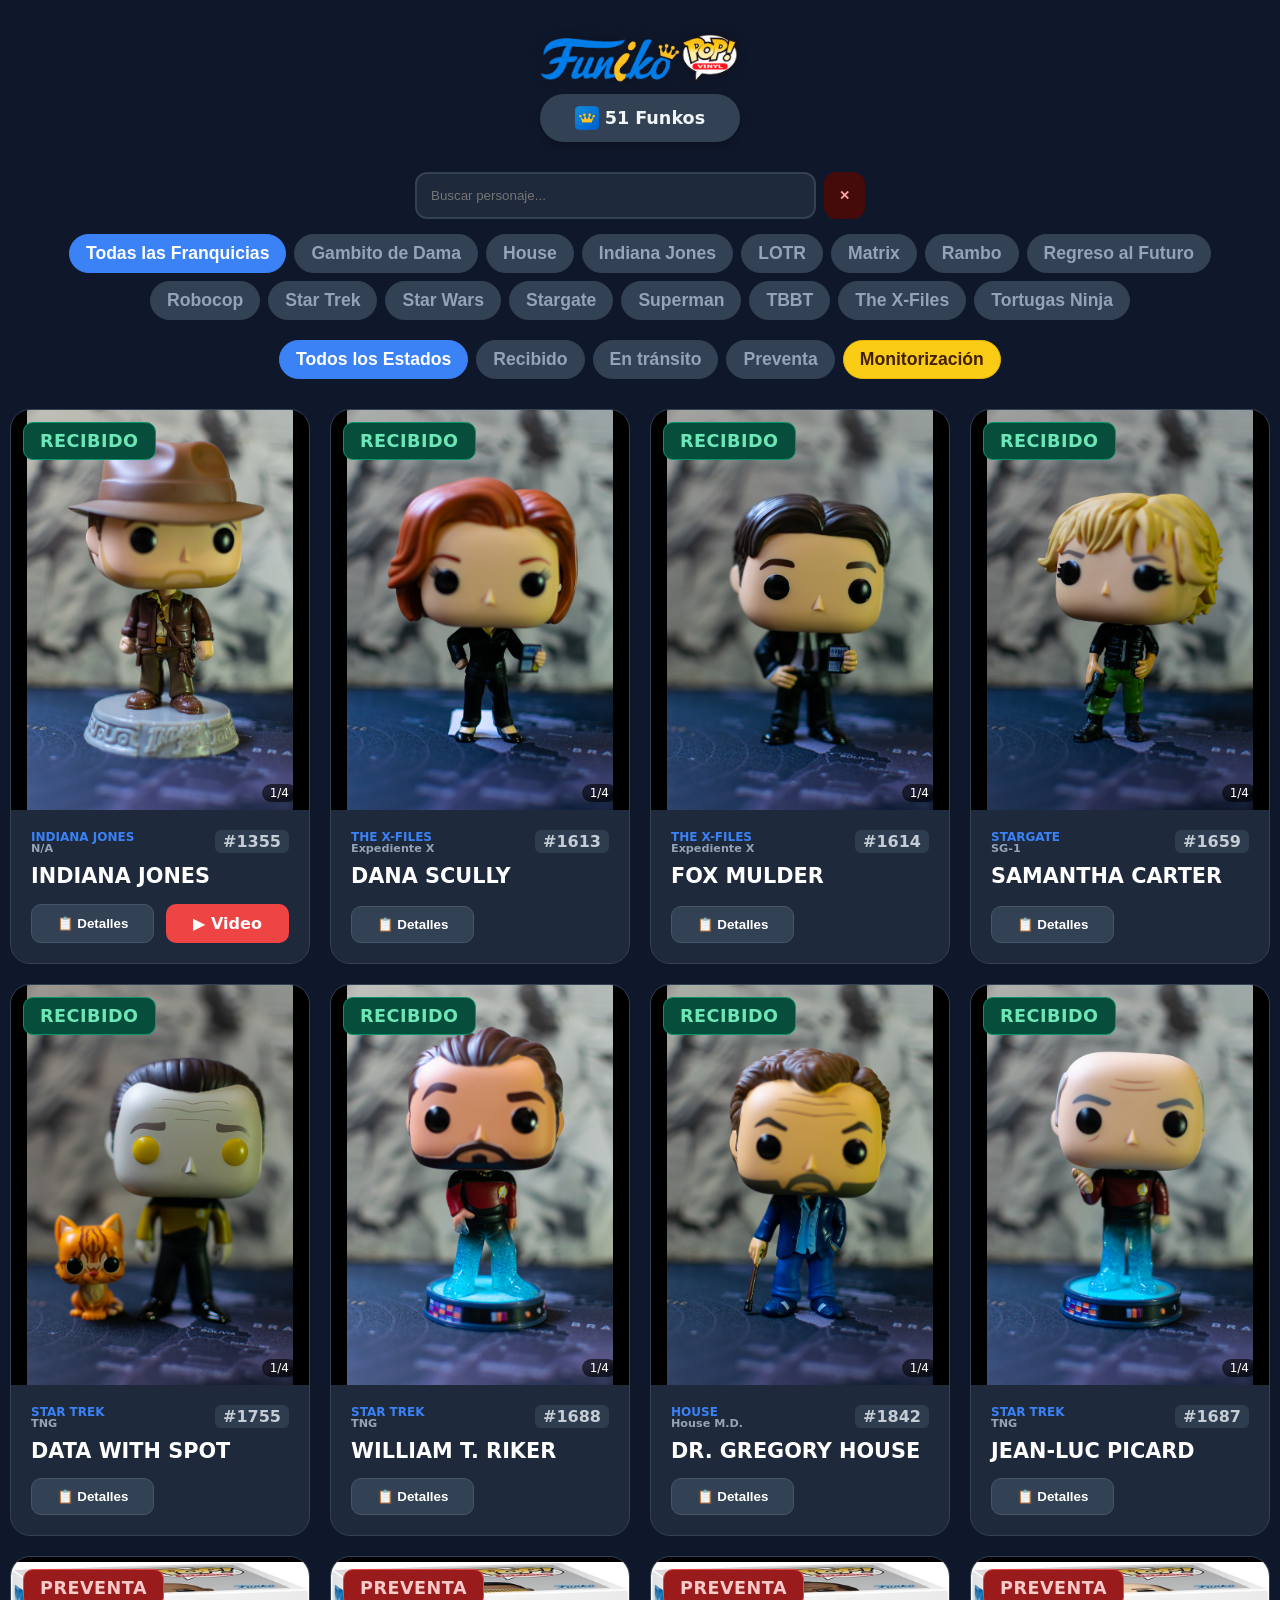
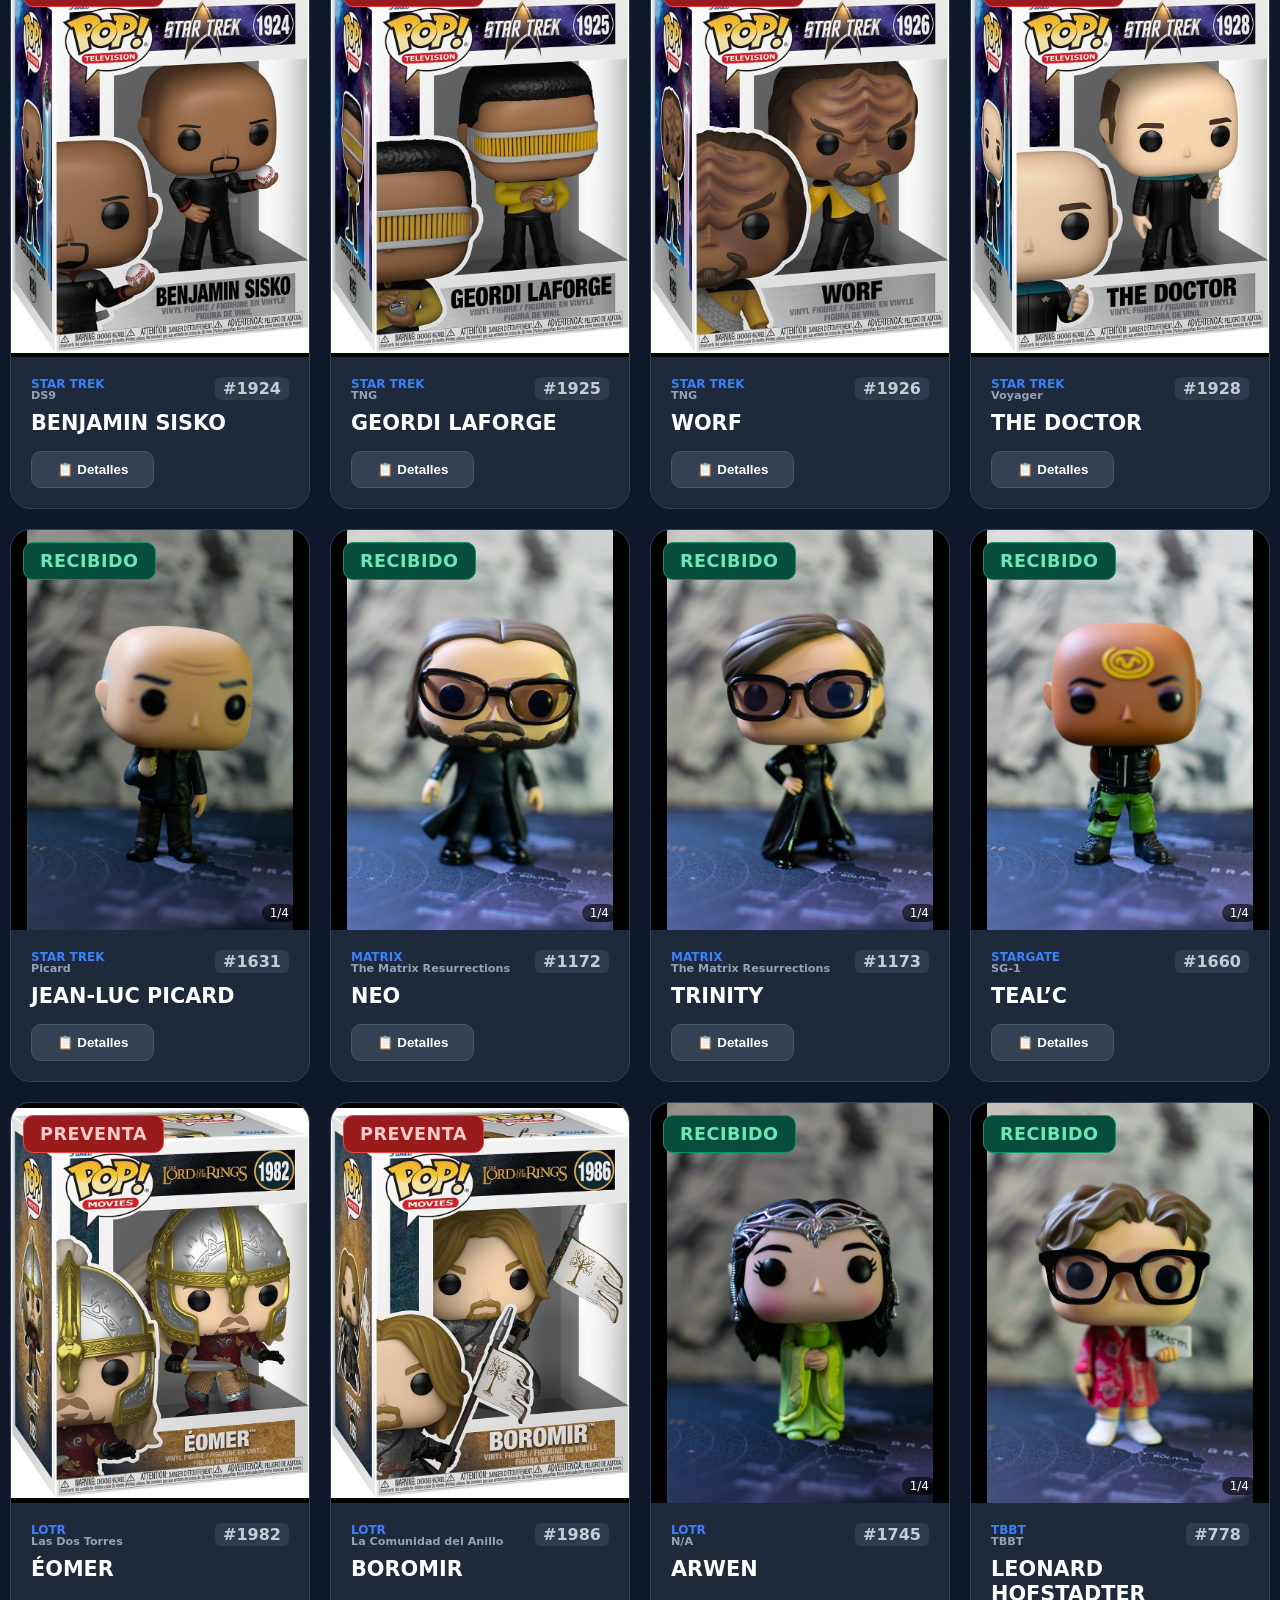
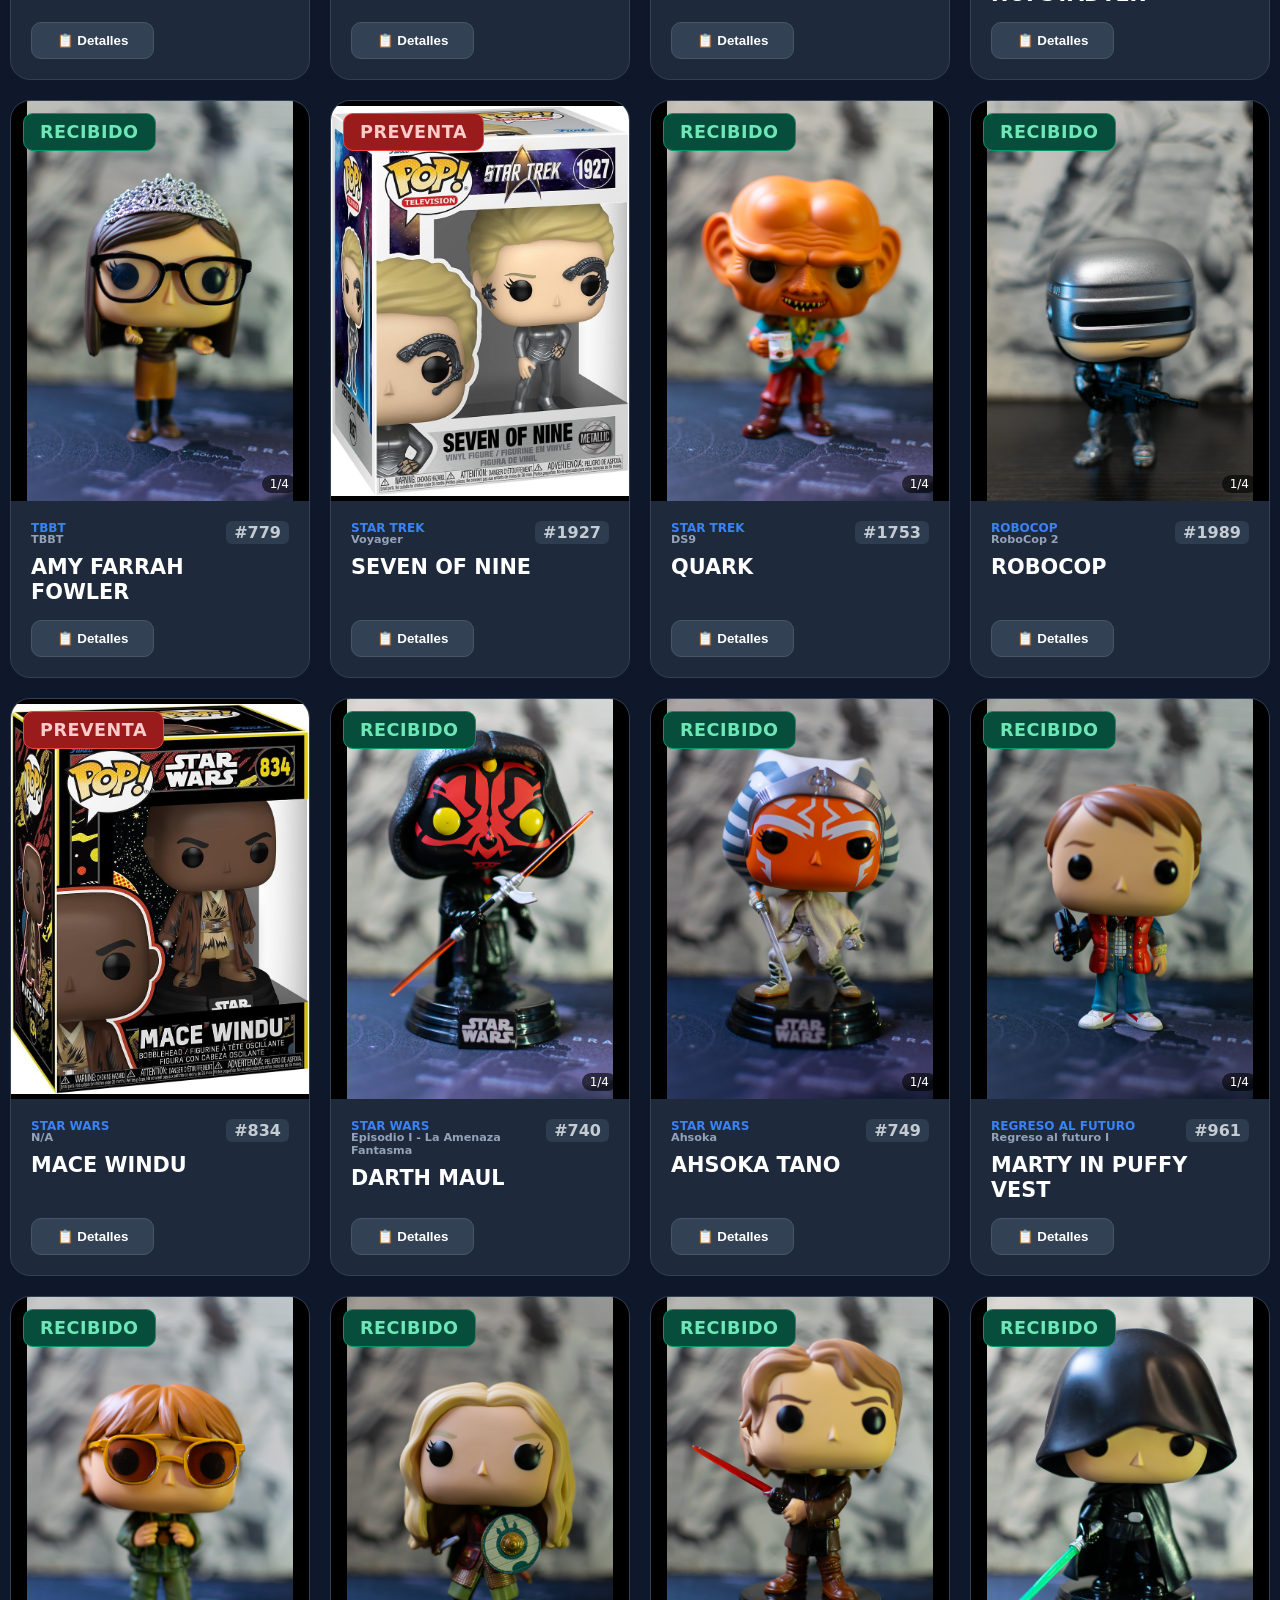
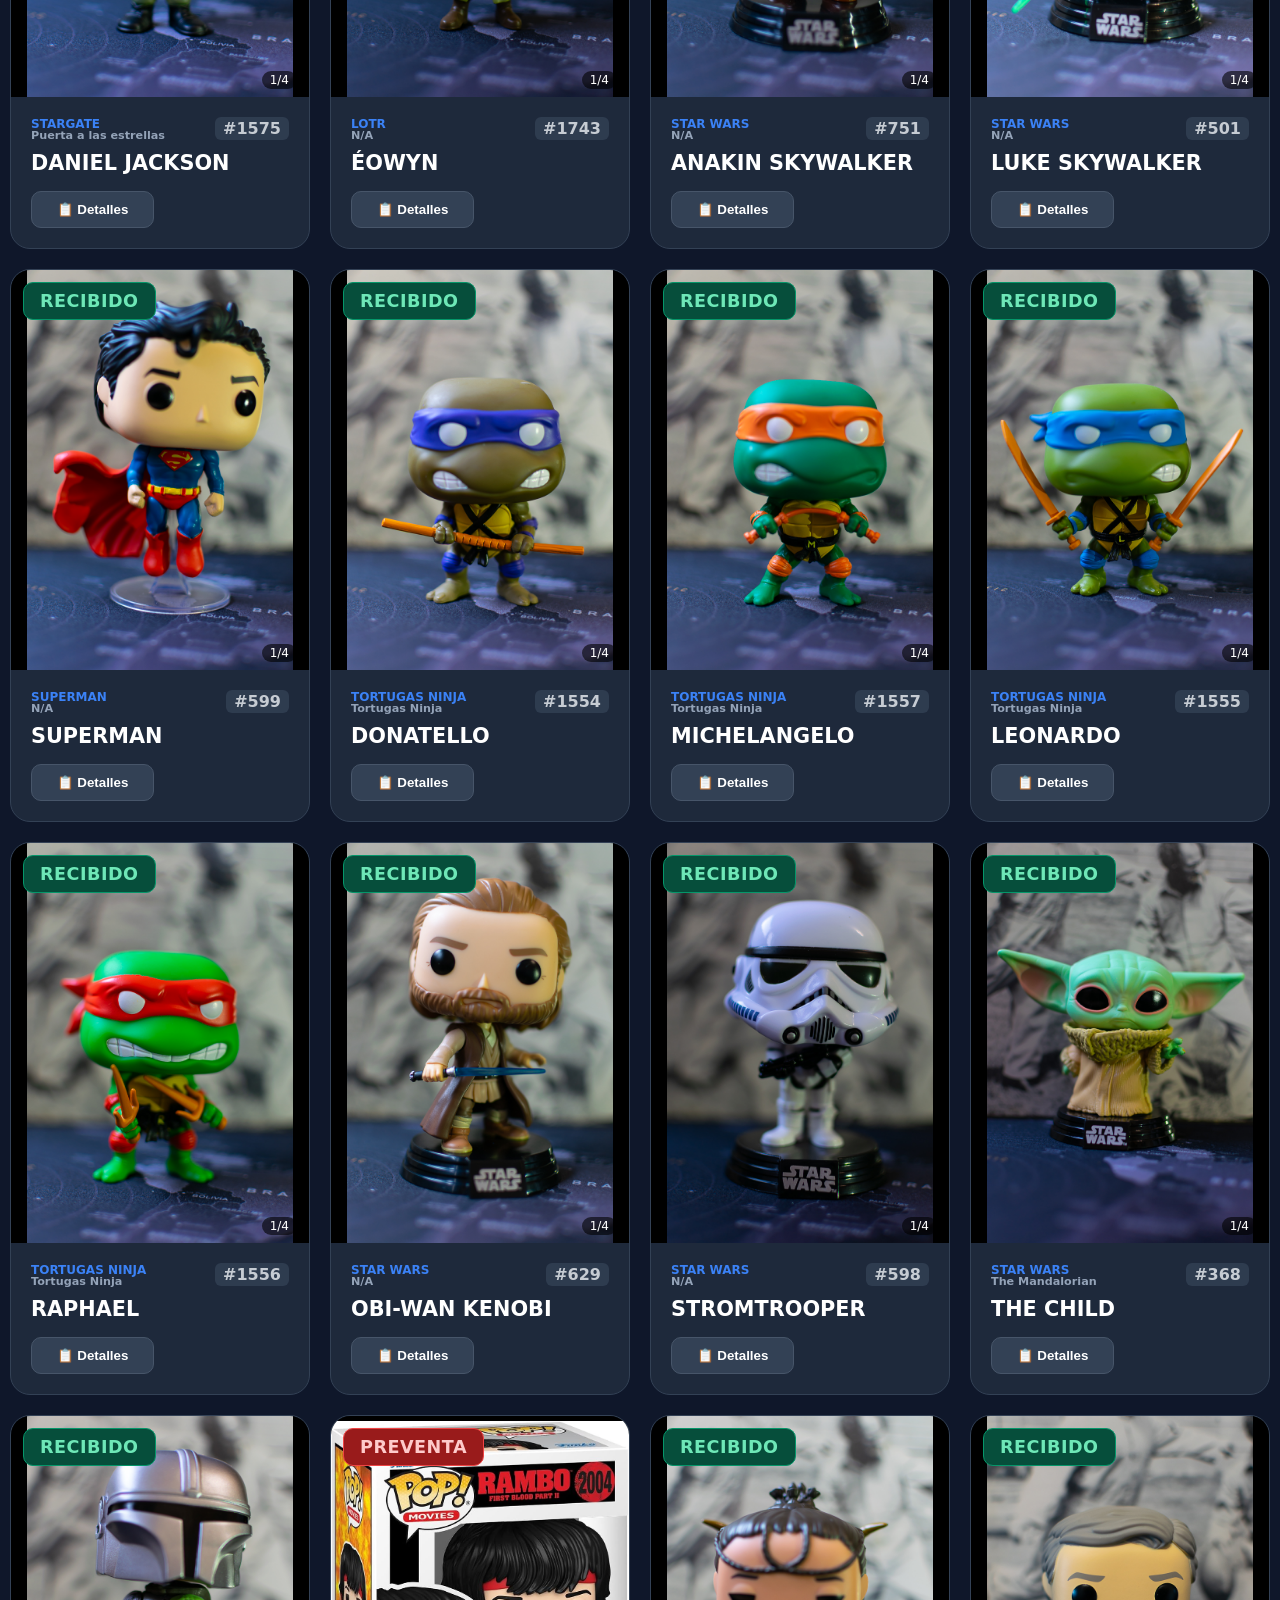
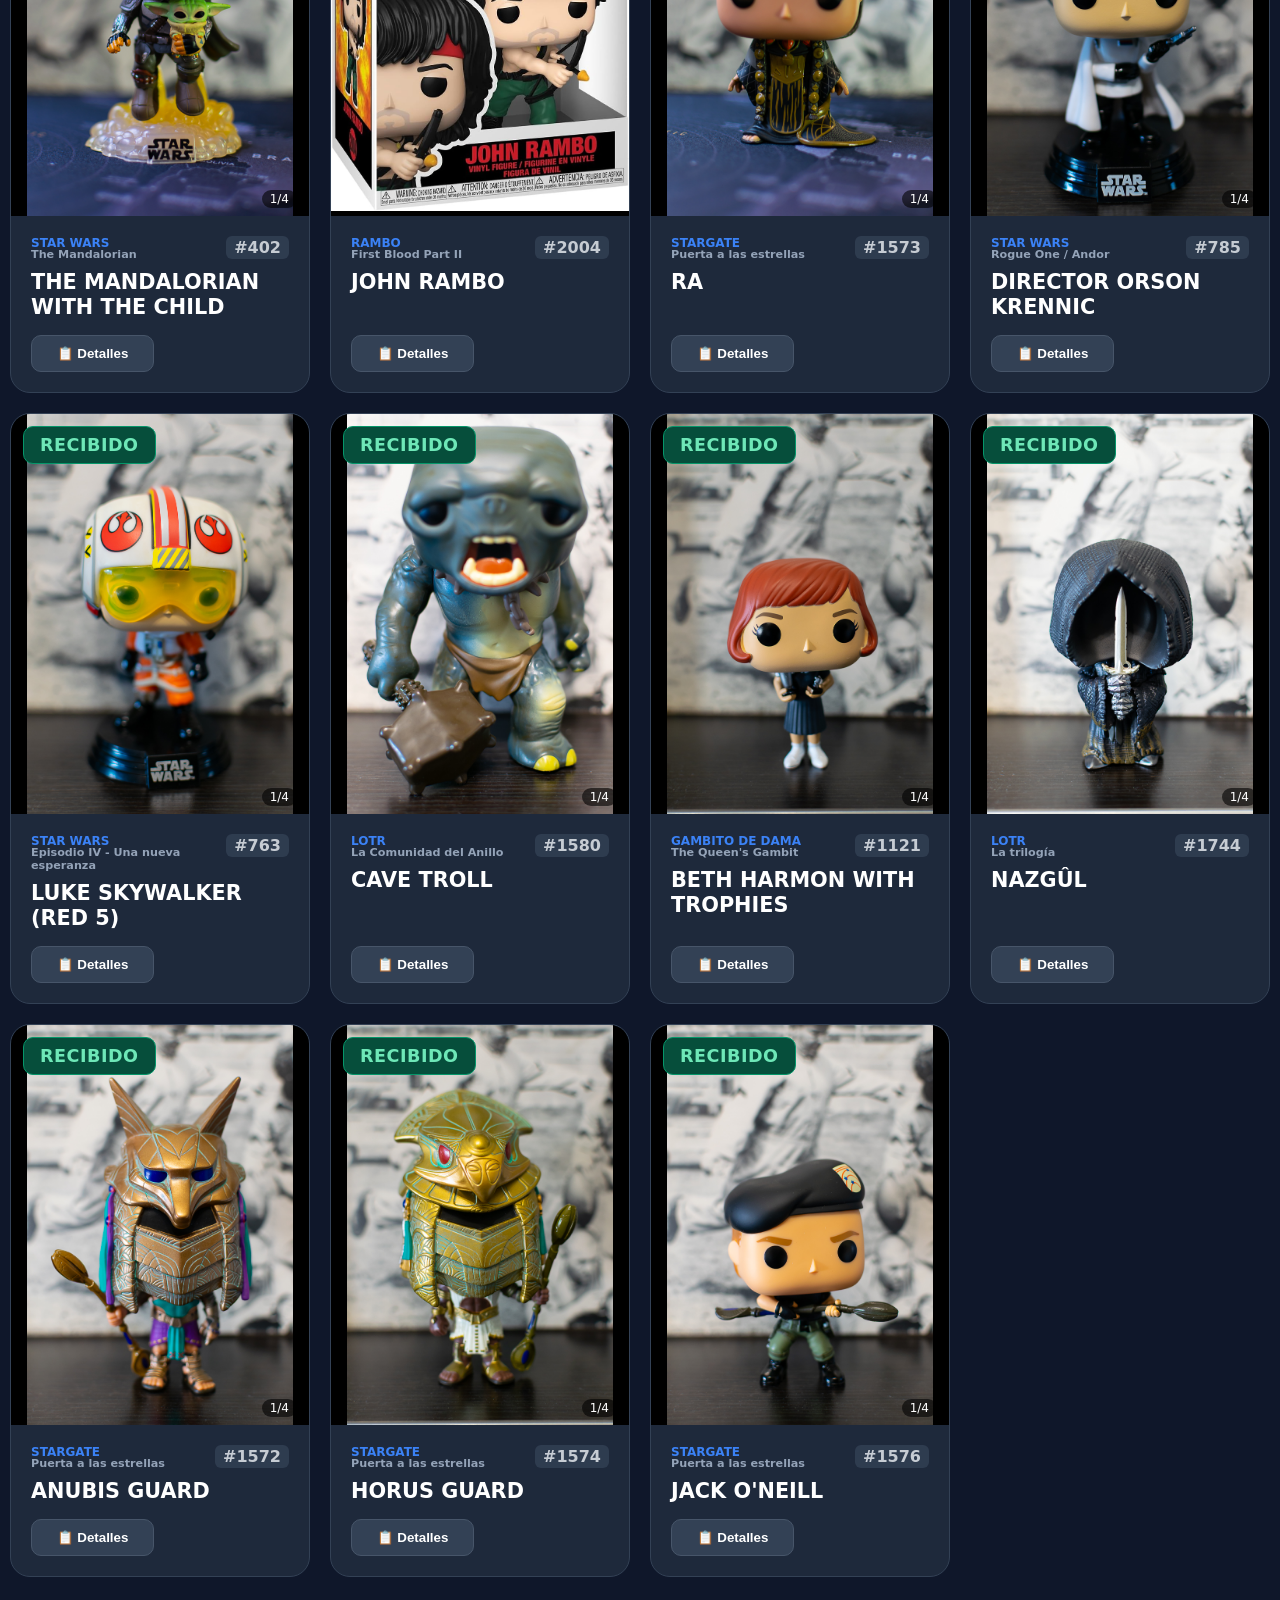
==== commit 8ba51772: "Update index.html" ====
--- a/index.html
+++ b/index.html
@@ -9,7 +9,7 @@
     <meta name="mobile-web-app-capable" content="yes">
     <meta name="apple-mobile-web-app-capable" content="yes">
     <meta name="theme-color" content="#1e293b">
-    <!-- <link rel="manifest" href="manifest.json?v=2"> -->
+    <link rel="manifest" href="manifest.json?v=2">
     <link rel="stylesheet" href="style.css?v=1.1">
 </head>
 <body>
@@ -45,6 +45,16 @@
     <div id="footer-inversion"></div>
 </footer>
 
+<!-- Modal de Contraseña -->
+<div id="passwordModal">
+    <div class="password-content">
+        <h2>Modo Privado</h2>
+        <p style="margin-bottom: 20px; color: var(--muted);">Introduce la contraseña para ver estadísticas y precios.</p>
+        <input type="password" id="passwordInput" placeholder="Contraseña...">
+        <button class="btn-unlock" onclick="verificarPassword()">Entrar</button>
+    </div>
+</div>
+
 <!-- Modal para Detalles -->
 <div id="infoModal" class="modal">
     <div class="modal-content">
--- a/style.css
+++ b/style.css
@@ -200,3 +200,77 @@
     .close-lightbox { top: 10px; right: 10px; font-size: 1.5rem; background: rgba(0,0,0,0.4); border-radius: 50%; width: 35px; height: 35px; display: flex; align-items: center; justify-content: center; }
 }
 
+/* Modal de Contraseña */
+#passwordModal {
+    display: none;
+    position: fixed;
+    z-index: 10000;
+    left: 0;
+    top: 0;
+    width: 100%;
+    height: 100%;
+    background-color: rgba(15, 23, 42, 0.95);
+    align-items: center;
+    justify-content: center;
+}
+
+.password-content {
+    background: var(--card);
+    padding: 30px;
+    border-radius: 20px;
+    border: 2px solid var(--border);
+    width: 90%;
+    max-width: 400px;
+    text-align: center;
+    box-shadow: 0 10px 25px rgba(0,0,0,0.5);
+}
+
+.password-content h2 {
+    margin-bottom: 20px;
+    color: var(--primary);
+}
+
+.password-content input {
+    width: 100%;
+    padding: 15px;
+    margin-bottom: 20px;
+    background: var(--bg);
+    border: 2px solid var(--border);
+    border-radius: 12px;
+    color: white;
+    font-size: 1.2rem;
+    text-align: center;
+    outline: none;
+}
+
+.password-content .btn-unlock {
+    width: 100%;
+    padding: 15px;
+    background: var(--primary);
+    color: white;
+    border: none;
+    border-radius: 12px;
+    font-size: 1.1rem;
+    font-weight: bold;
+    cursor: pointer;
+    transition: transform 0.2s;
+}
+
+.password-content .btn-unlock:active {
+    transform: scale(0.95);
+}
+
+.password-content .btn-skip {
+    margin-top: 15px;
+    background: transparent;
+    color: var(--muted);
+    border: none;
+    cursor: pointer;
+    font-size: 0.9rem;
+    text-decoration: underline;
+}
+
+@keyframes fadeInUp {
+    from { opacity: 0; transform: translateY(20px); }
+    to { opacity: 1; transform: translateY(0); }
+}
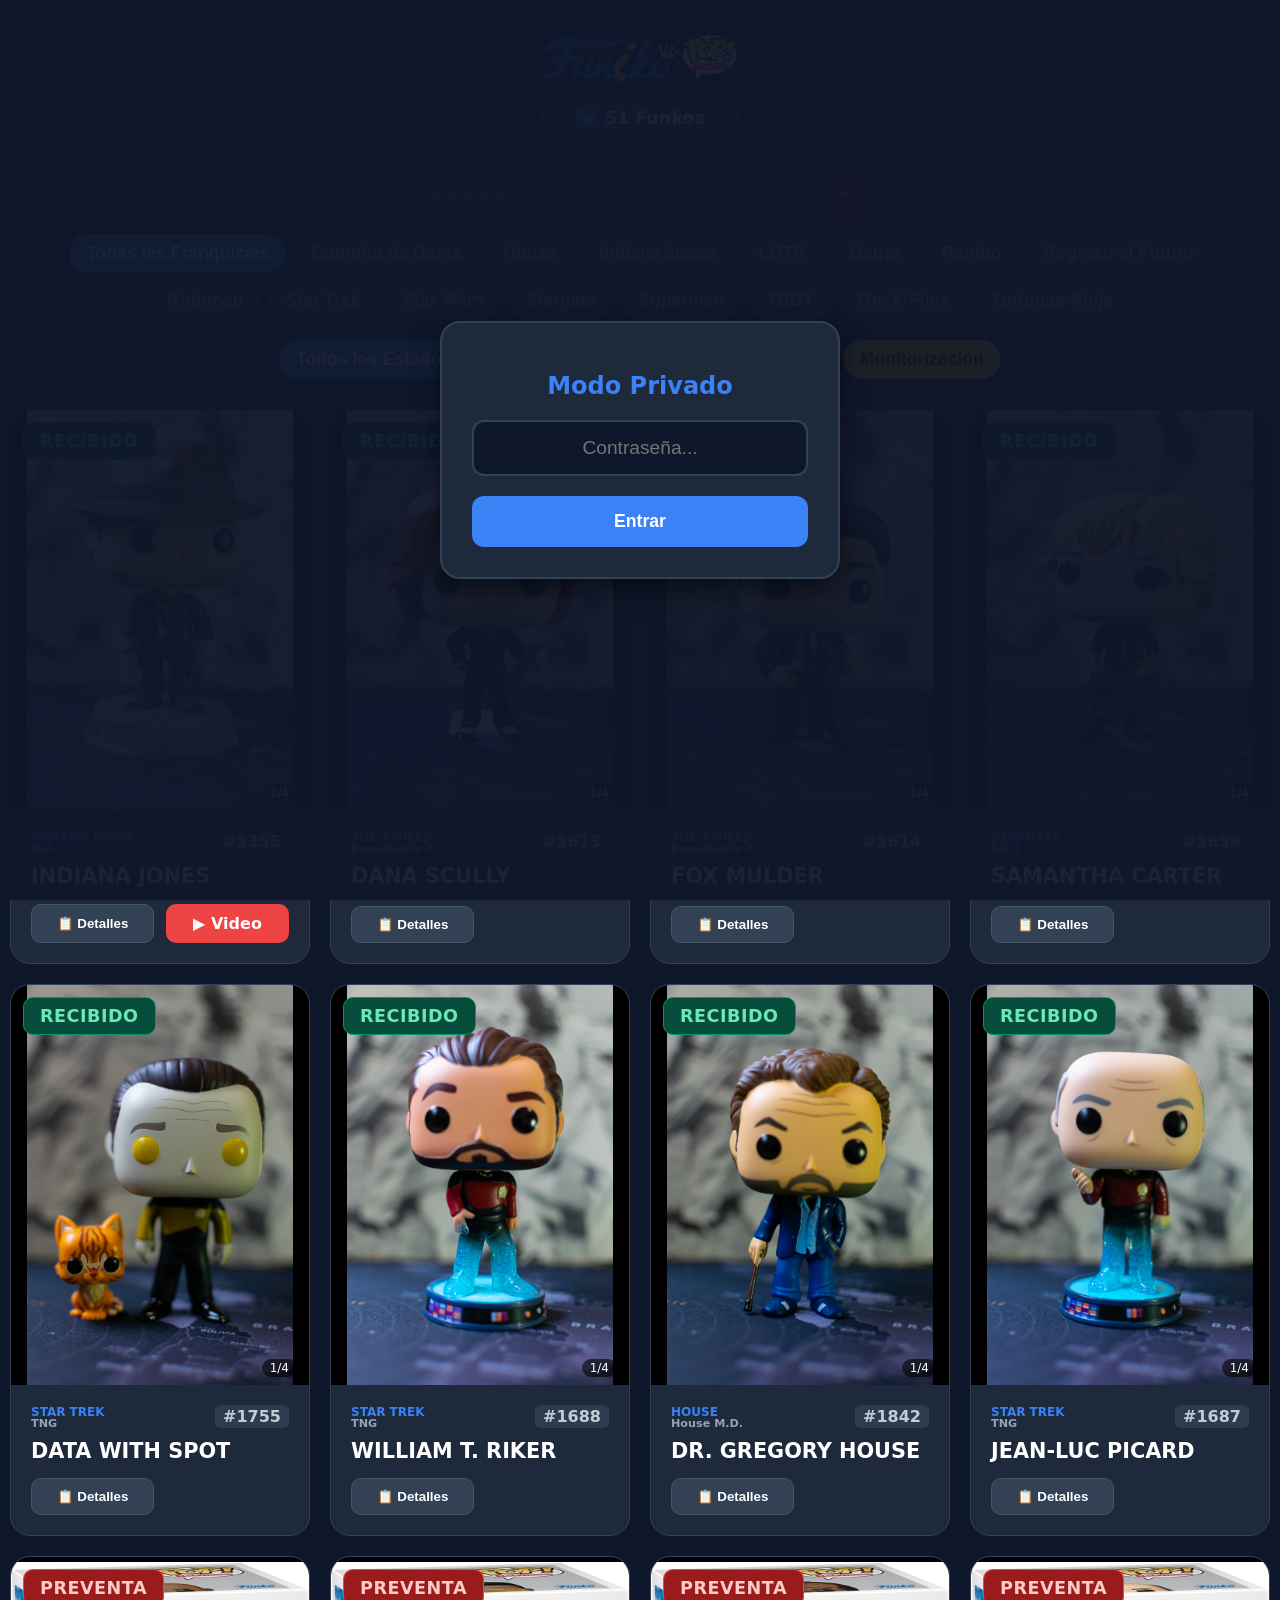
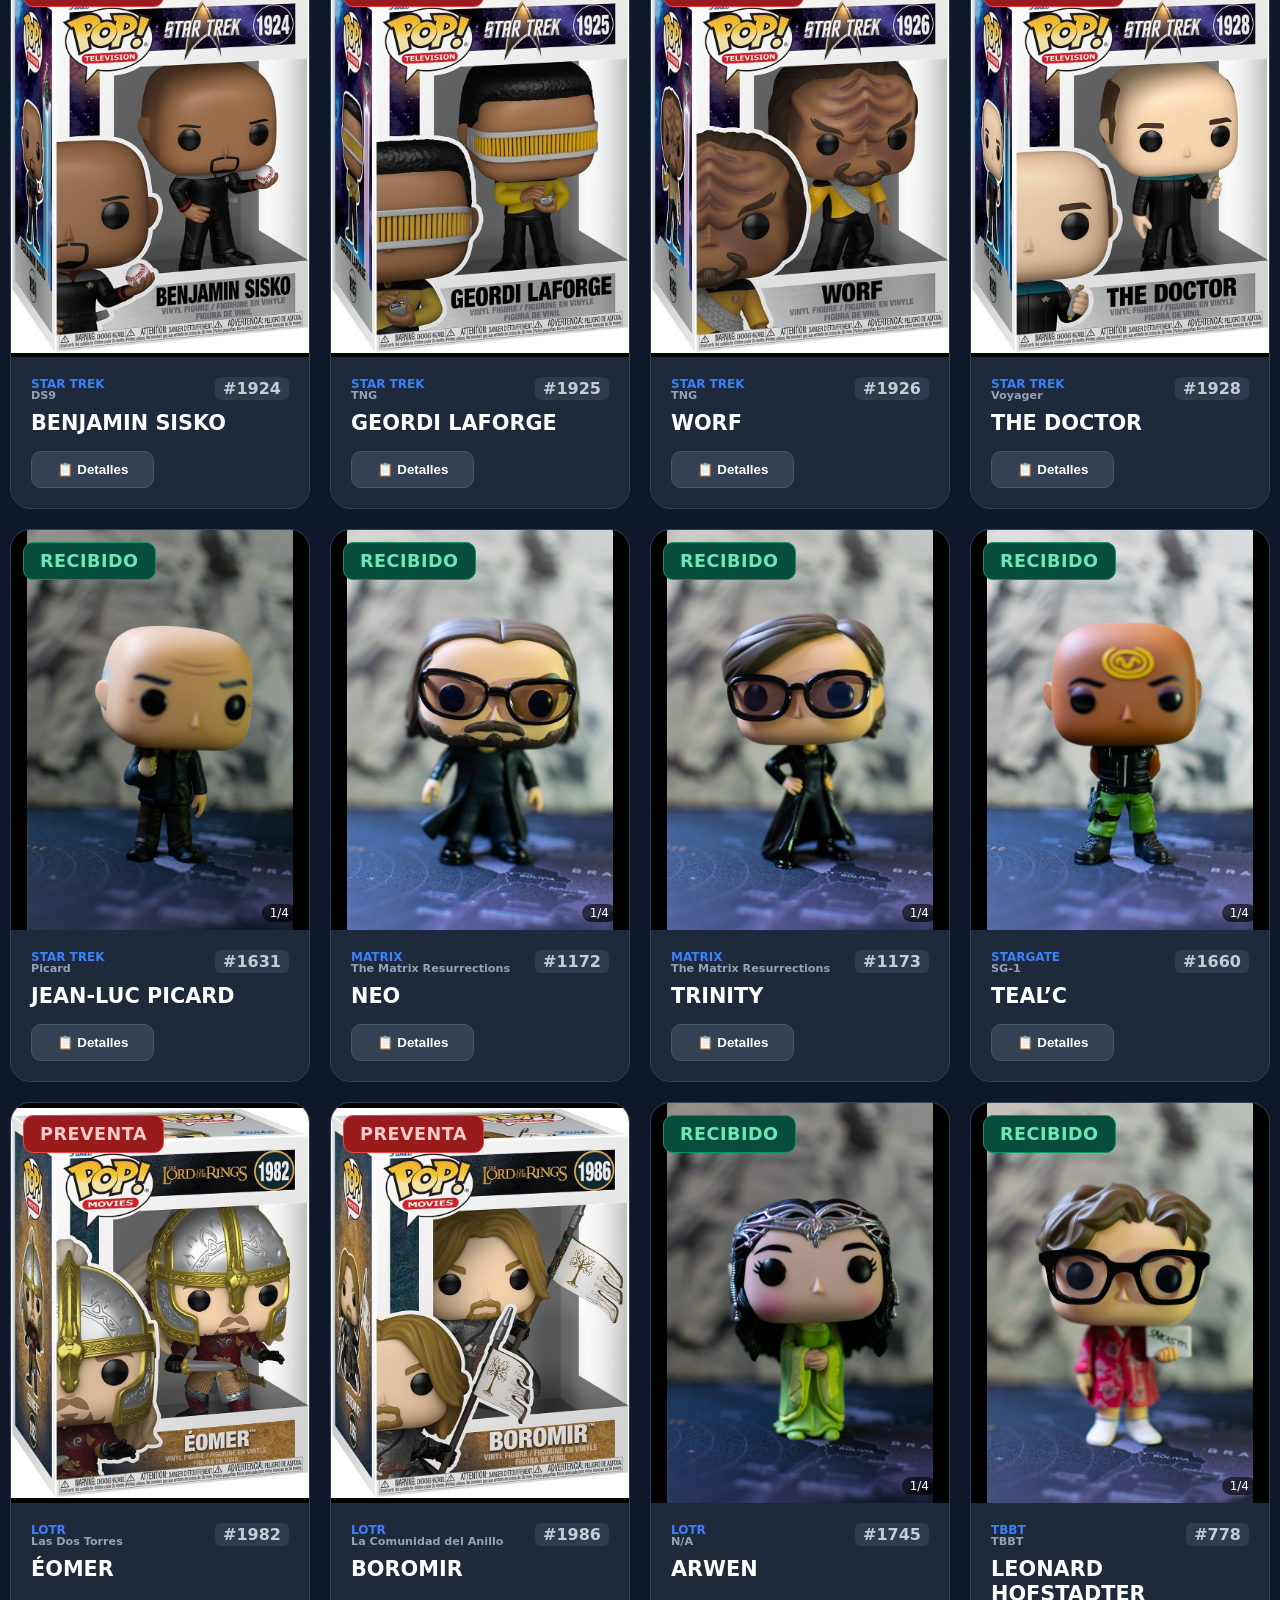
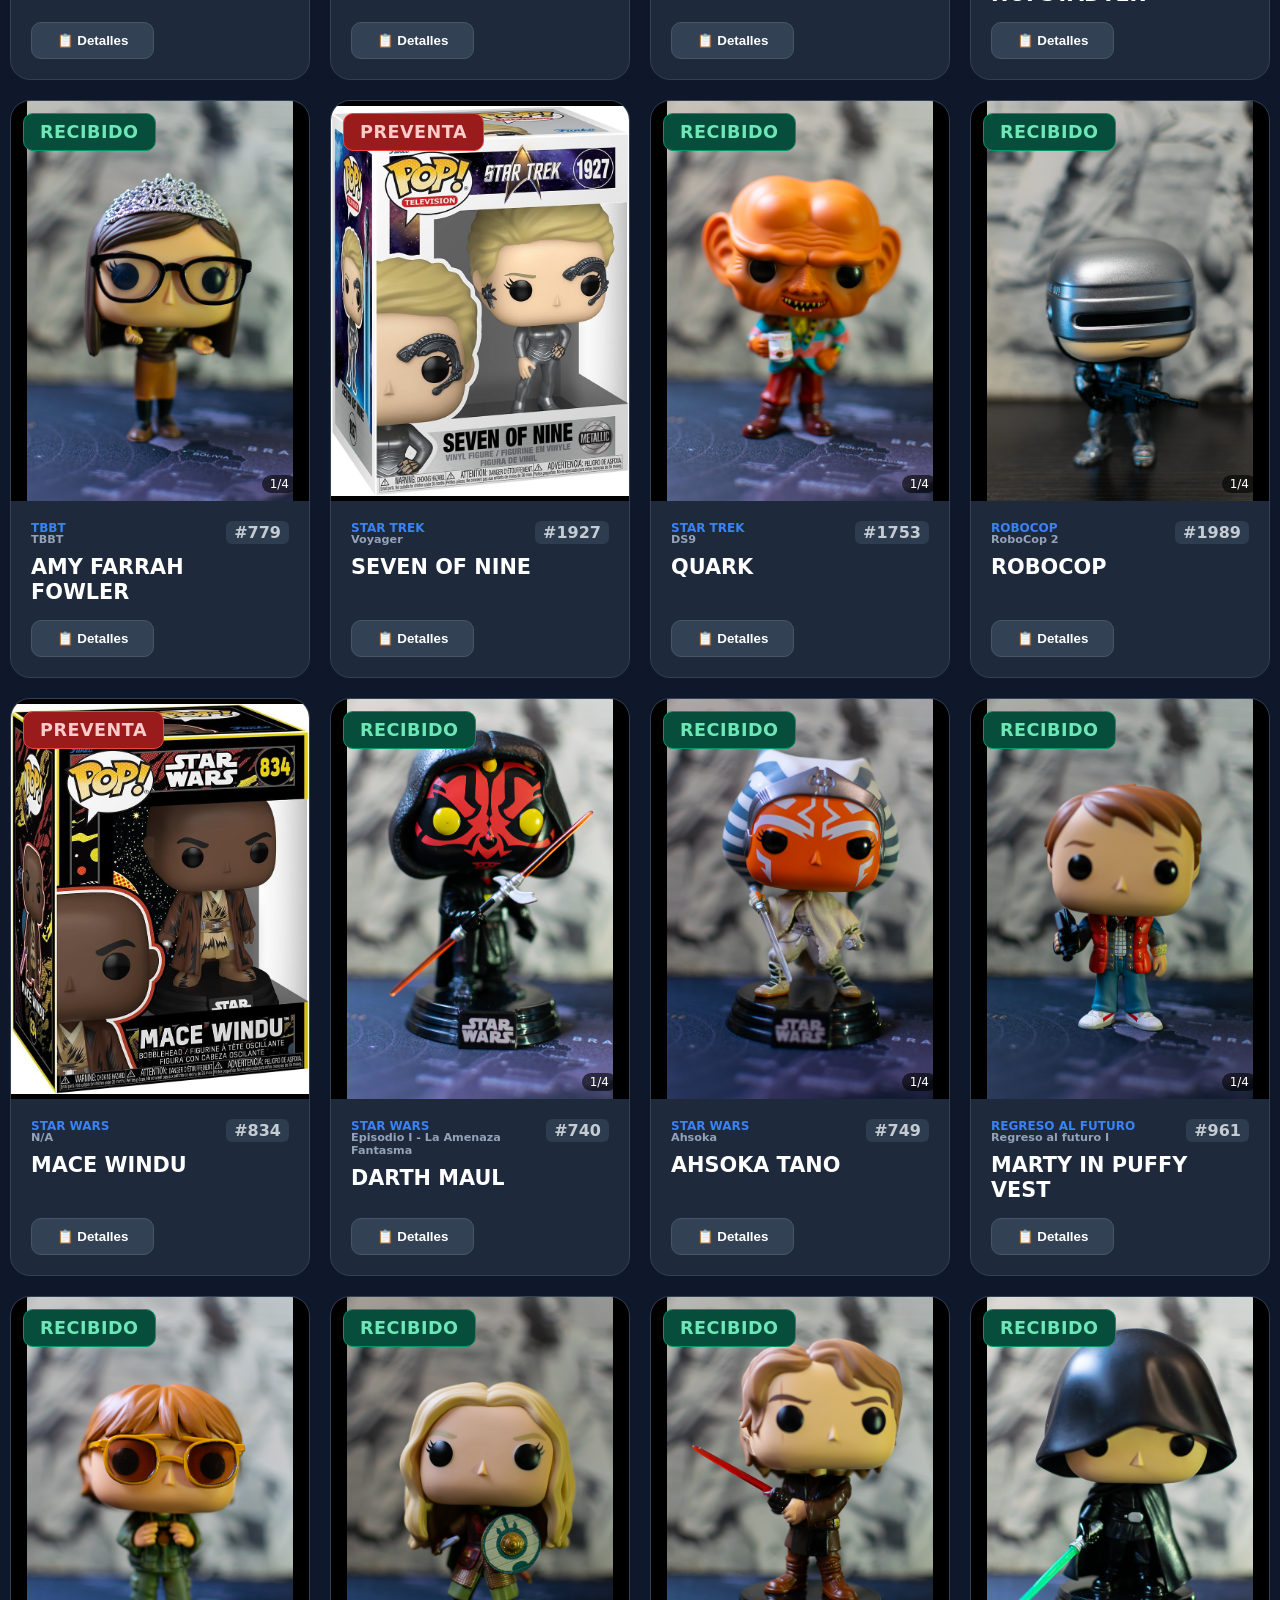
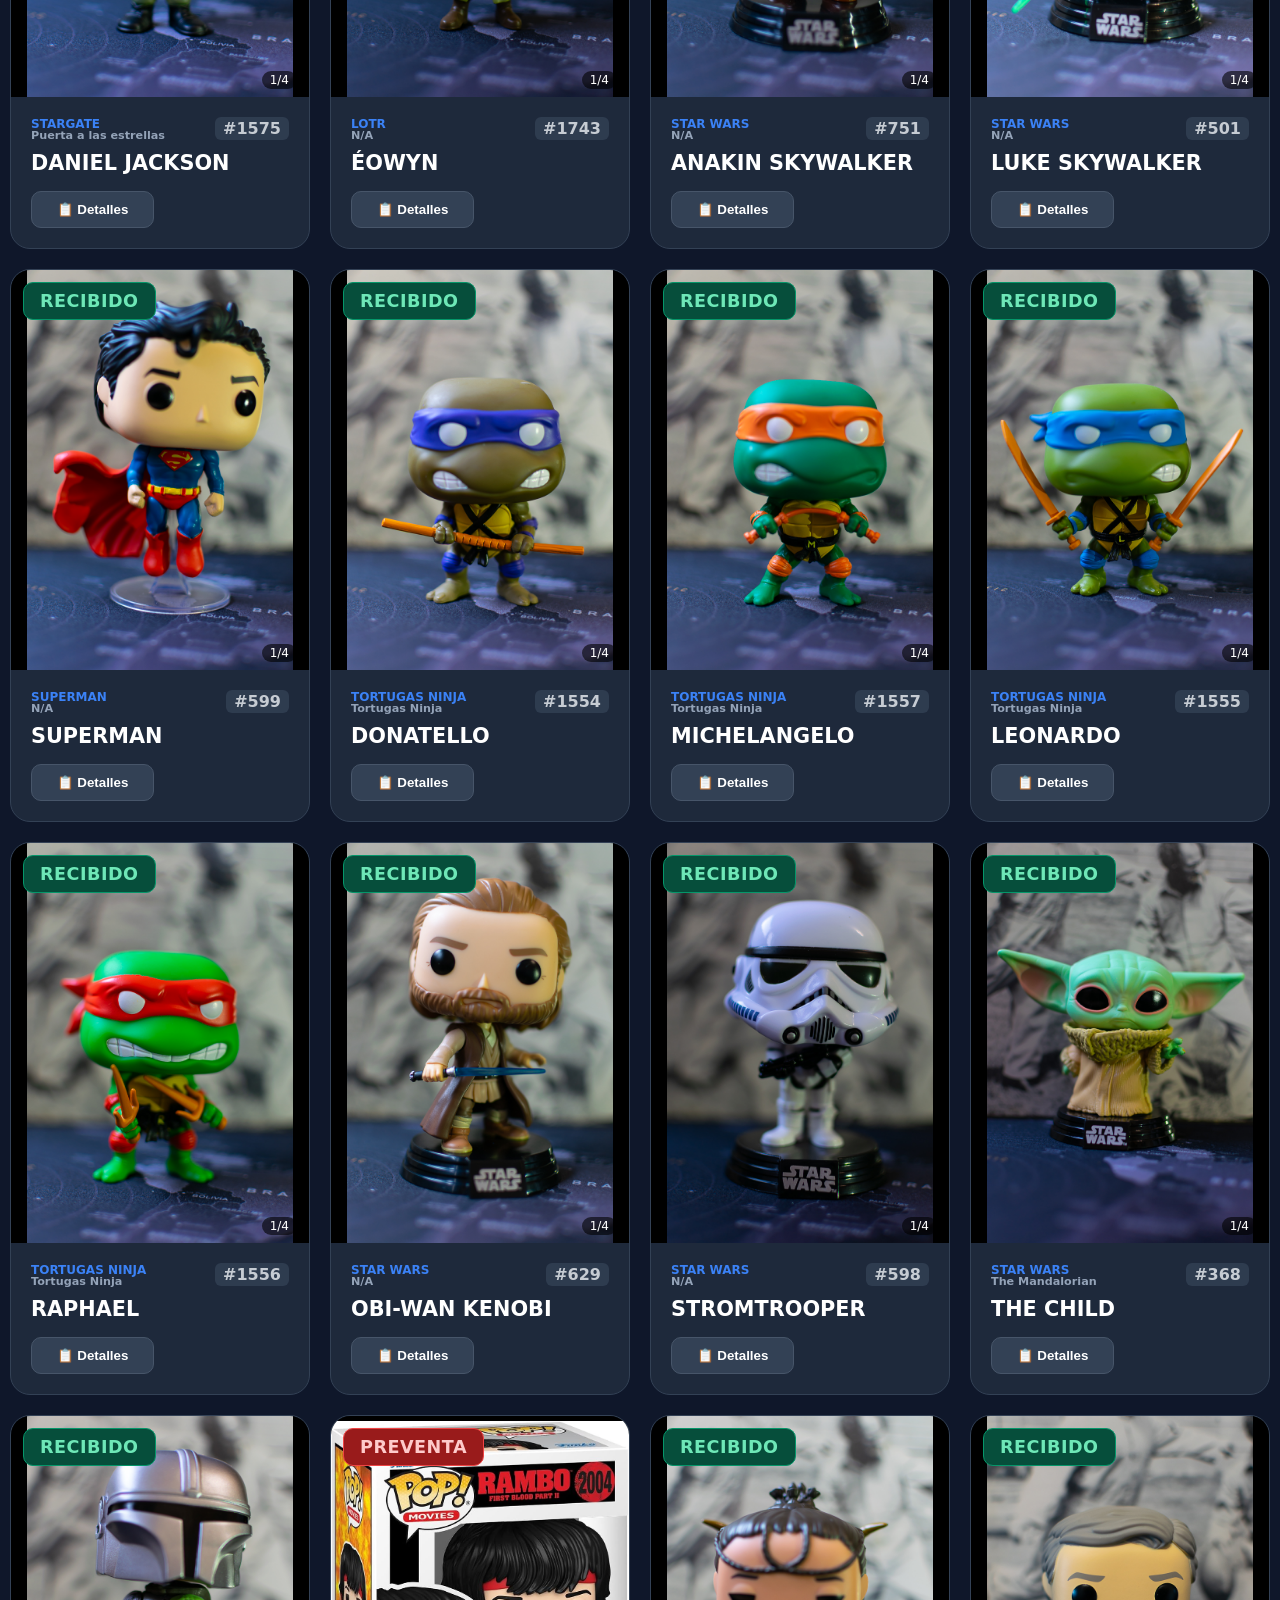
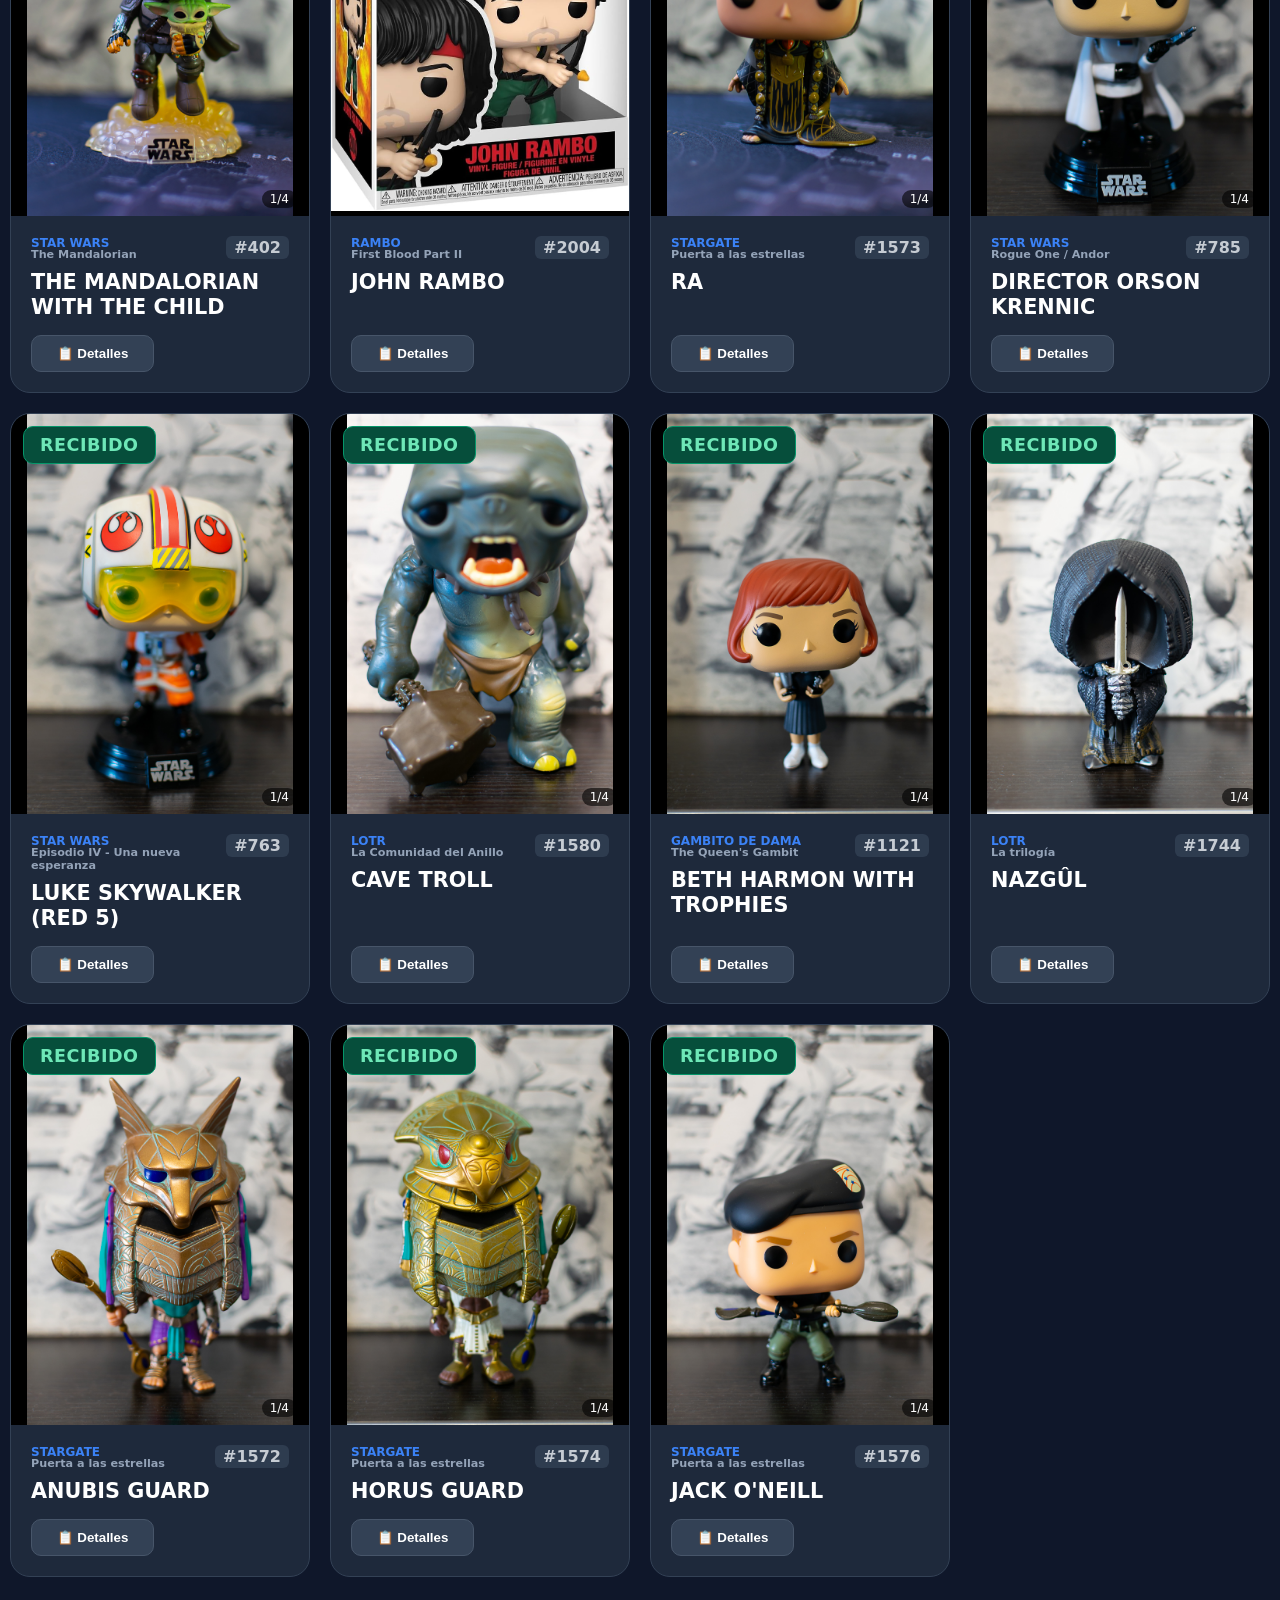
==== commit 3cff54c1: "Update index.html" ====
--- a/index.html
+++ b/index.html
@@ -49,7 +49,6 @@
 <div id="passwordModal">
     <div class="password-content">
         <h2>Modo Privado</h2>
-        <p style="margin-bottom: 20px; color: var(--muted);">Introduce la contraseña para ver estadísticas y precios.</p>
         <input type="password" id="passwordInput" placeholder="Contraseña...">
         <button class="btn-unlock" onclick="verificarPassword()">Entrar</button>
     </div>
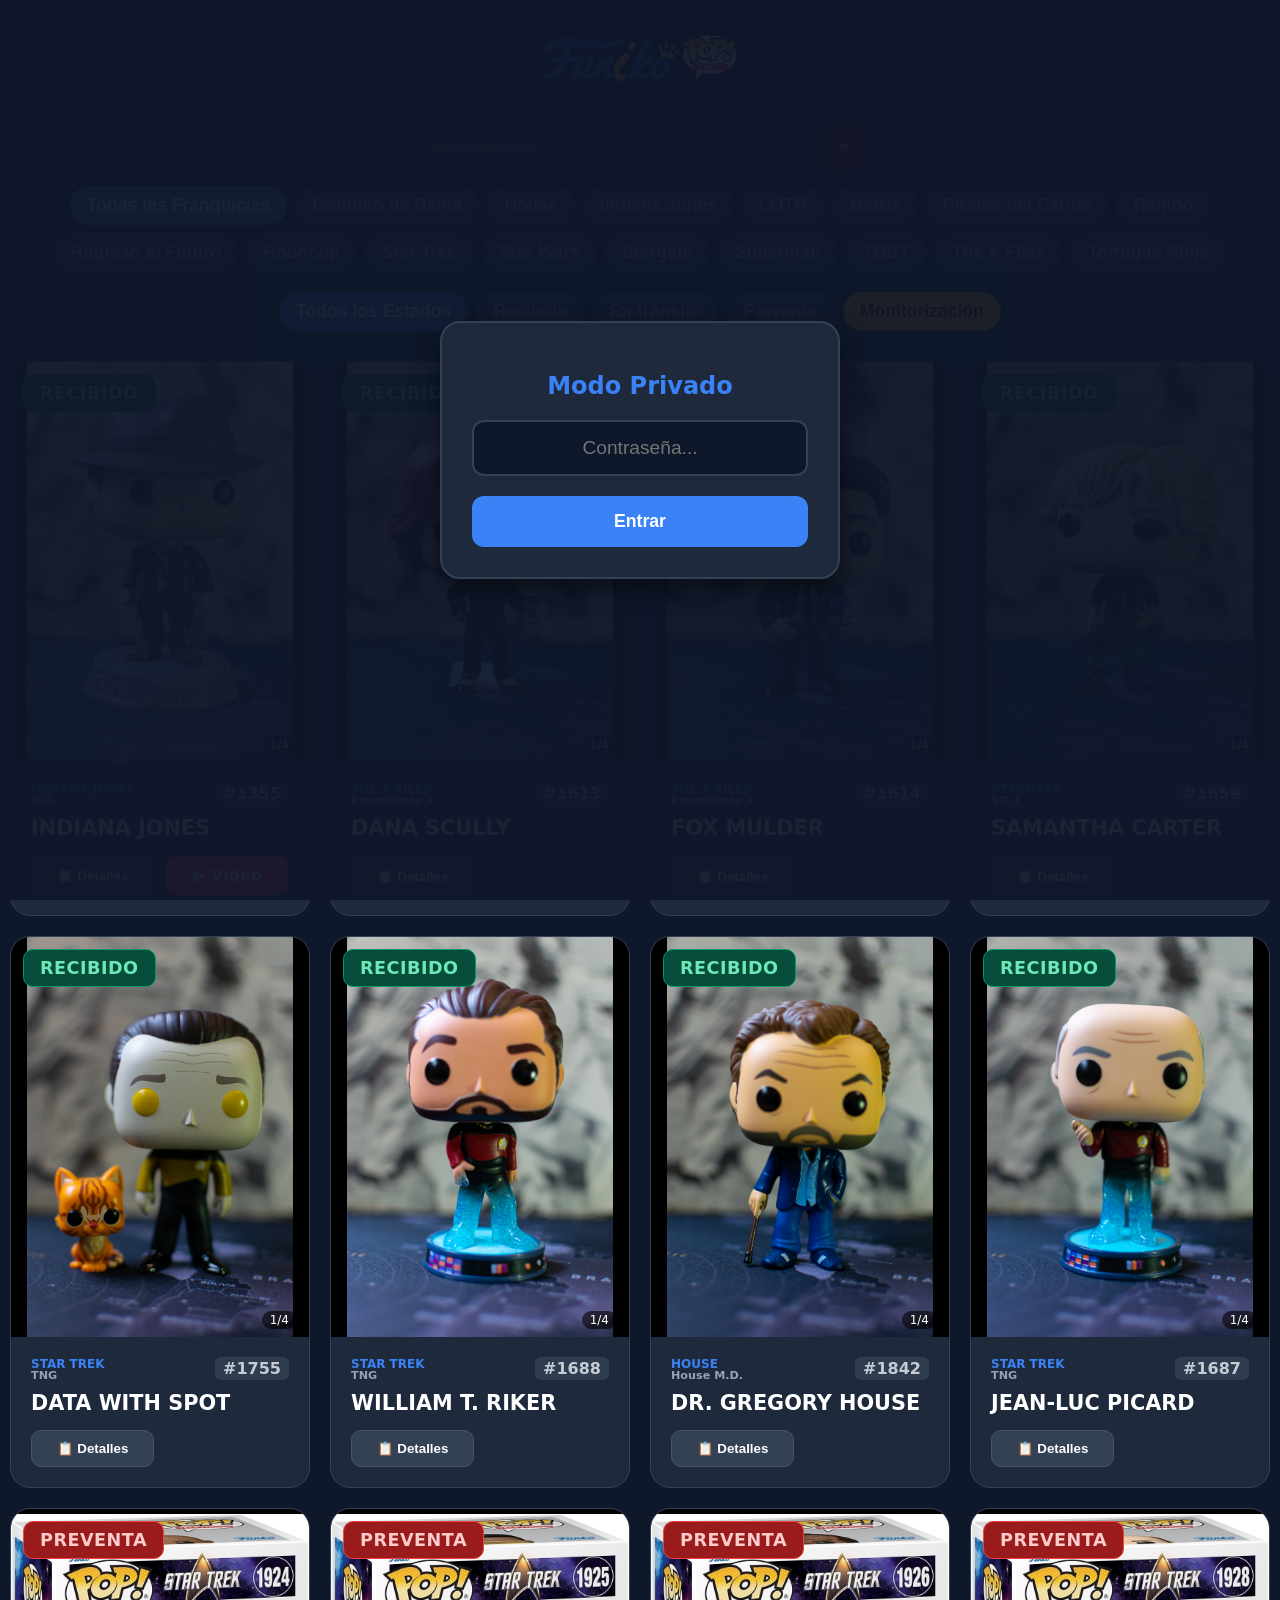
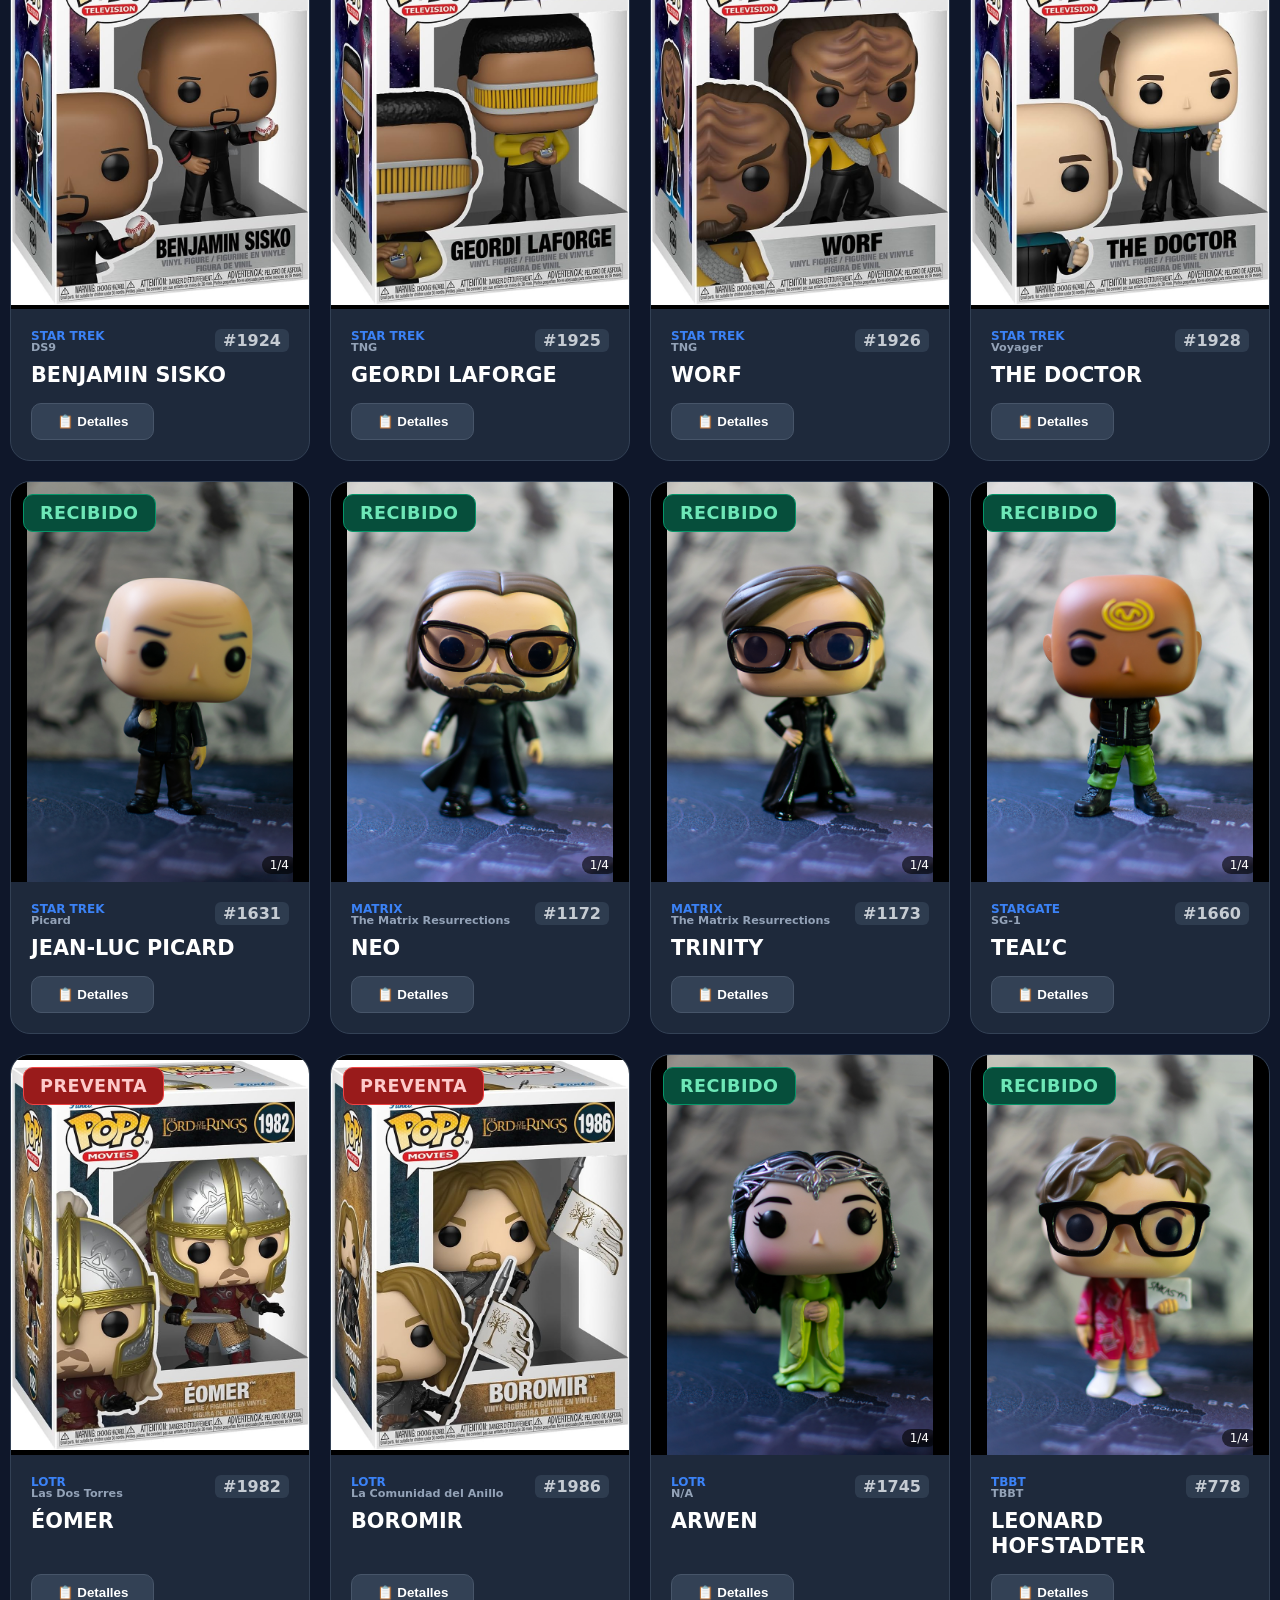
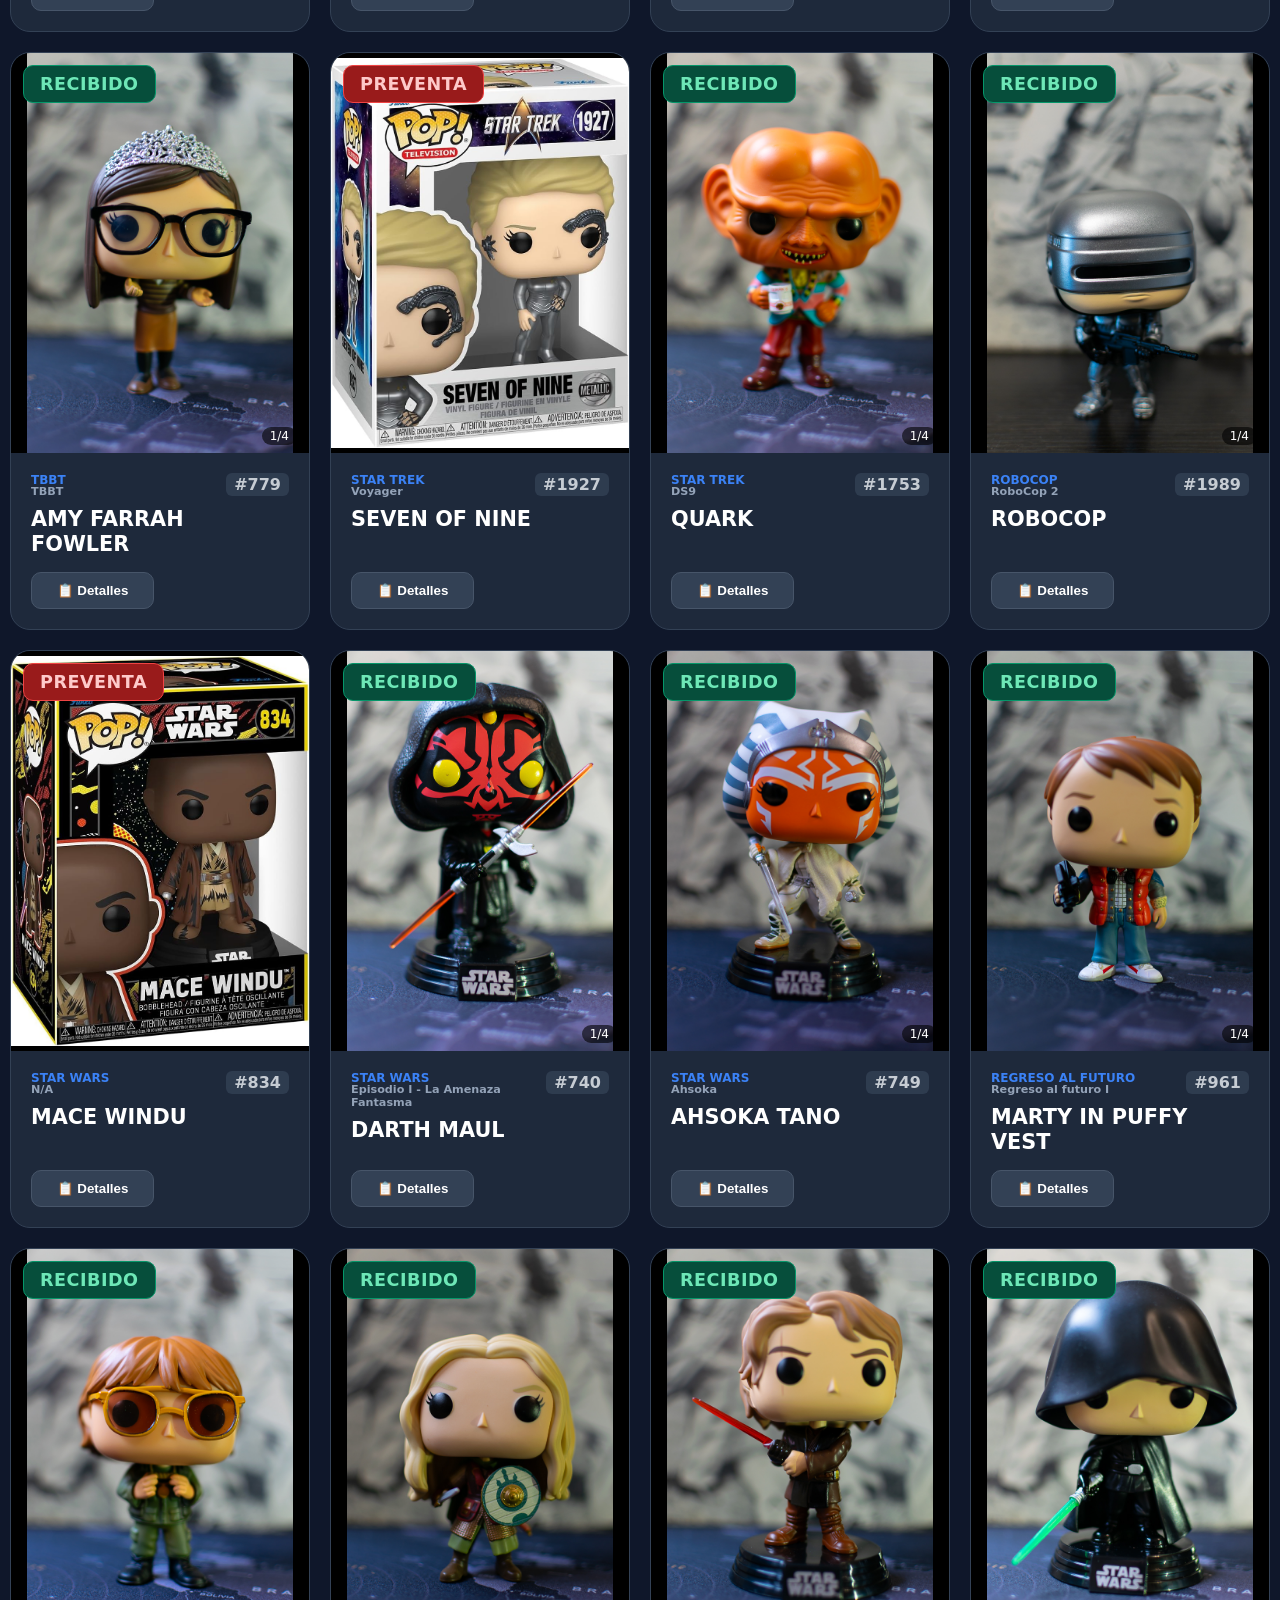
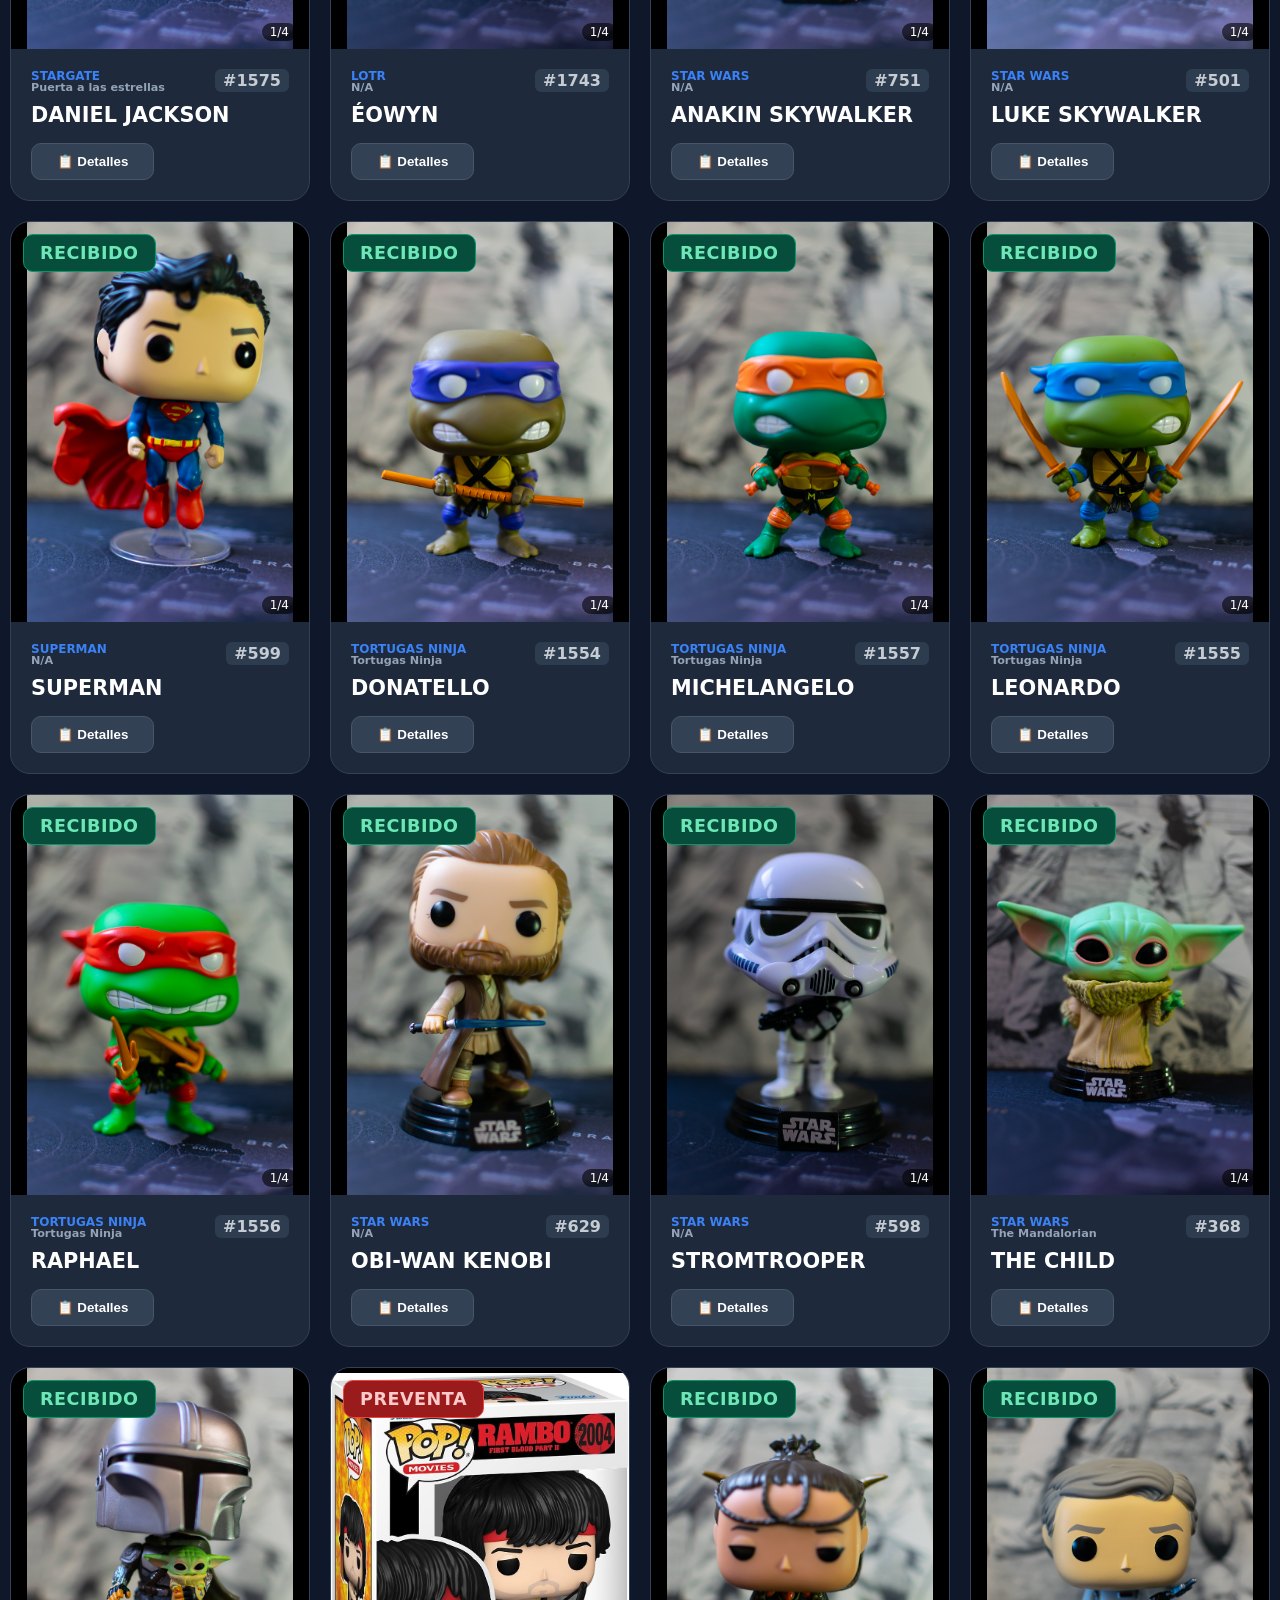
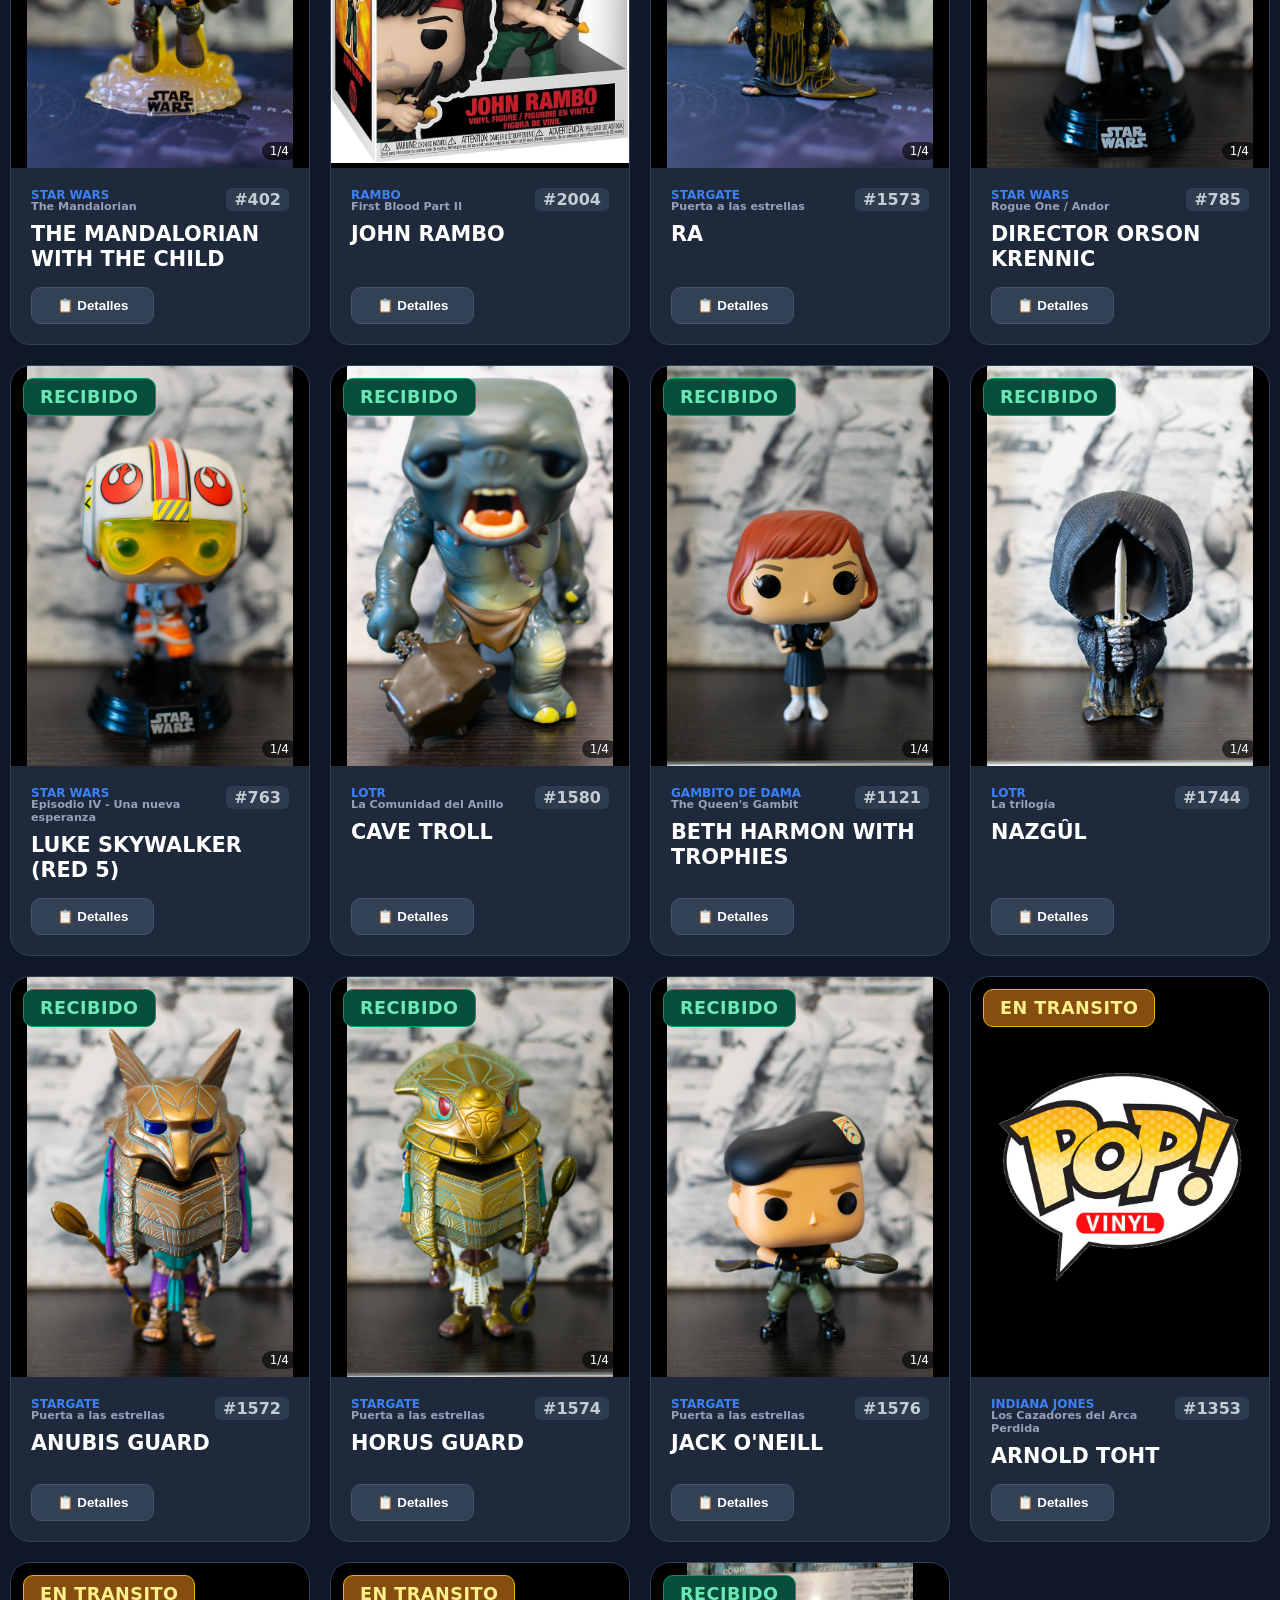
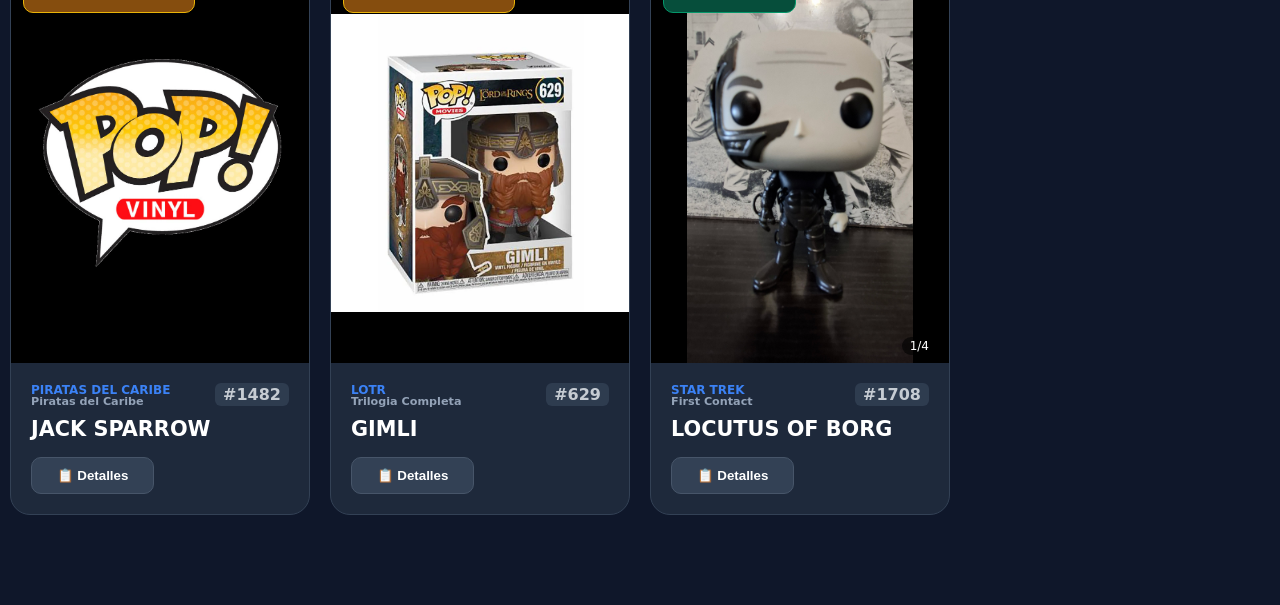
==== commit 3342f2c3: "Update index.html" ====
--- a/index.html
+++ b/index.html
@@ -10,7 +10,7 @@
     <meta name="apple-mobile-web-app-capable" content="yes">
     <meta name="theme-color" content="#1e293b">
     <link rel="manifest" href="manifest.json?v=2">
-    <link rel="stylesheet" href="style.css?v=1.1">
+    <link rel="stylesheet" href="style.css?v=1.2">
 </head>
 <body>
 
@@ -71,4 +71,6 @@
 </div>
 
 <!-- Importamos la lógica al final para que el HTML cargue primero -->
-<script src="script.js"></script>
+<script src="script.js?v=1.3"></script>
+</body>
+</html>
--- a/style.css
+++ b/style.css
@@ -89,6 +89,18 @@
 .tvshow-tag { color: var(--muted); font-size: 0.7rem; font-weight: 600; margin-top: -2px; }
 .nro-funko-tag { background: var(--border); color: var(--text); font-size: 1rem; font-weight: 800; padding: 2px 8px; border-radius: 6px; opacity: 0.8; }
 
+/* Resaltado de búsqueda */
+.search-highlight, mark {
+    background-color: #064e3b !important;
+    color: #6ee7b7 !important;
+    border: 1px solid #059669;
+    border-radius: 4px;
+    padding: 0 4px;
+    font-weight: 600;
+    display: inline;
+    line-height: 1.2;
+}
+
 h3 { margin: 5px 0 15px; font-size: 1.3rem; color: white; line-height: 1.2; }
 
 .btn-group { display: grid; grid-template-columns: 1fr 1fr; gap: 12px; margin-top: auto; }
